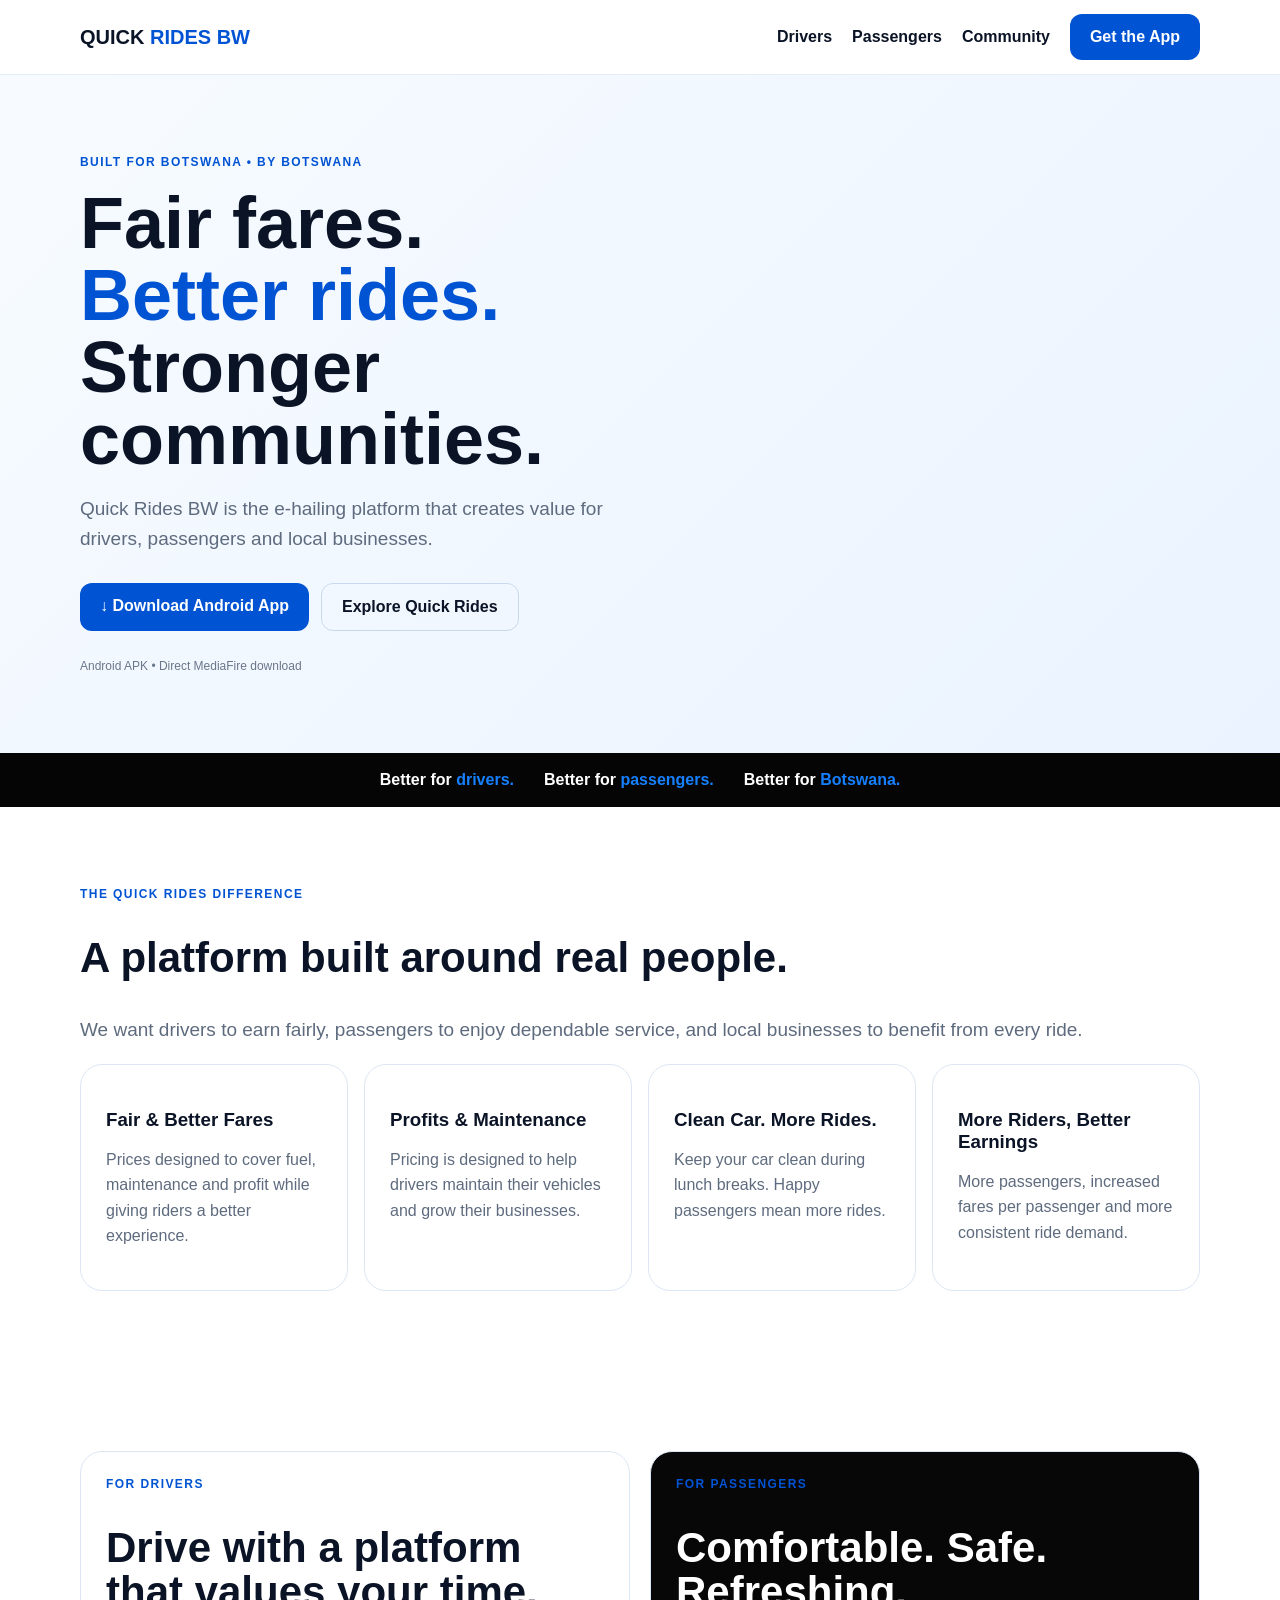
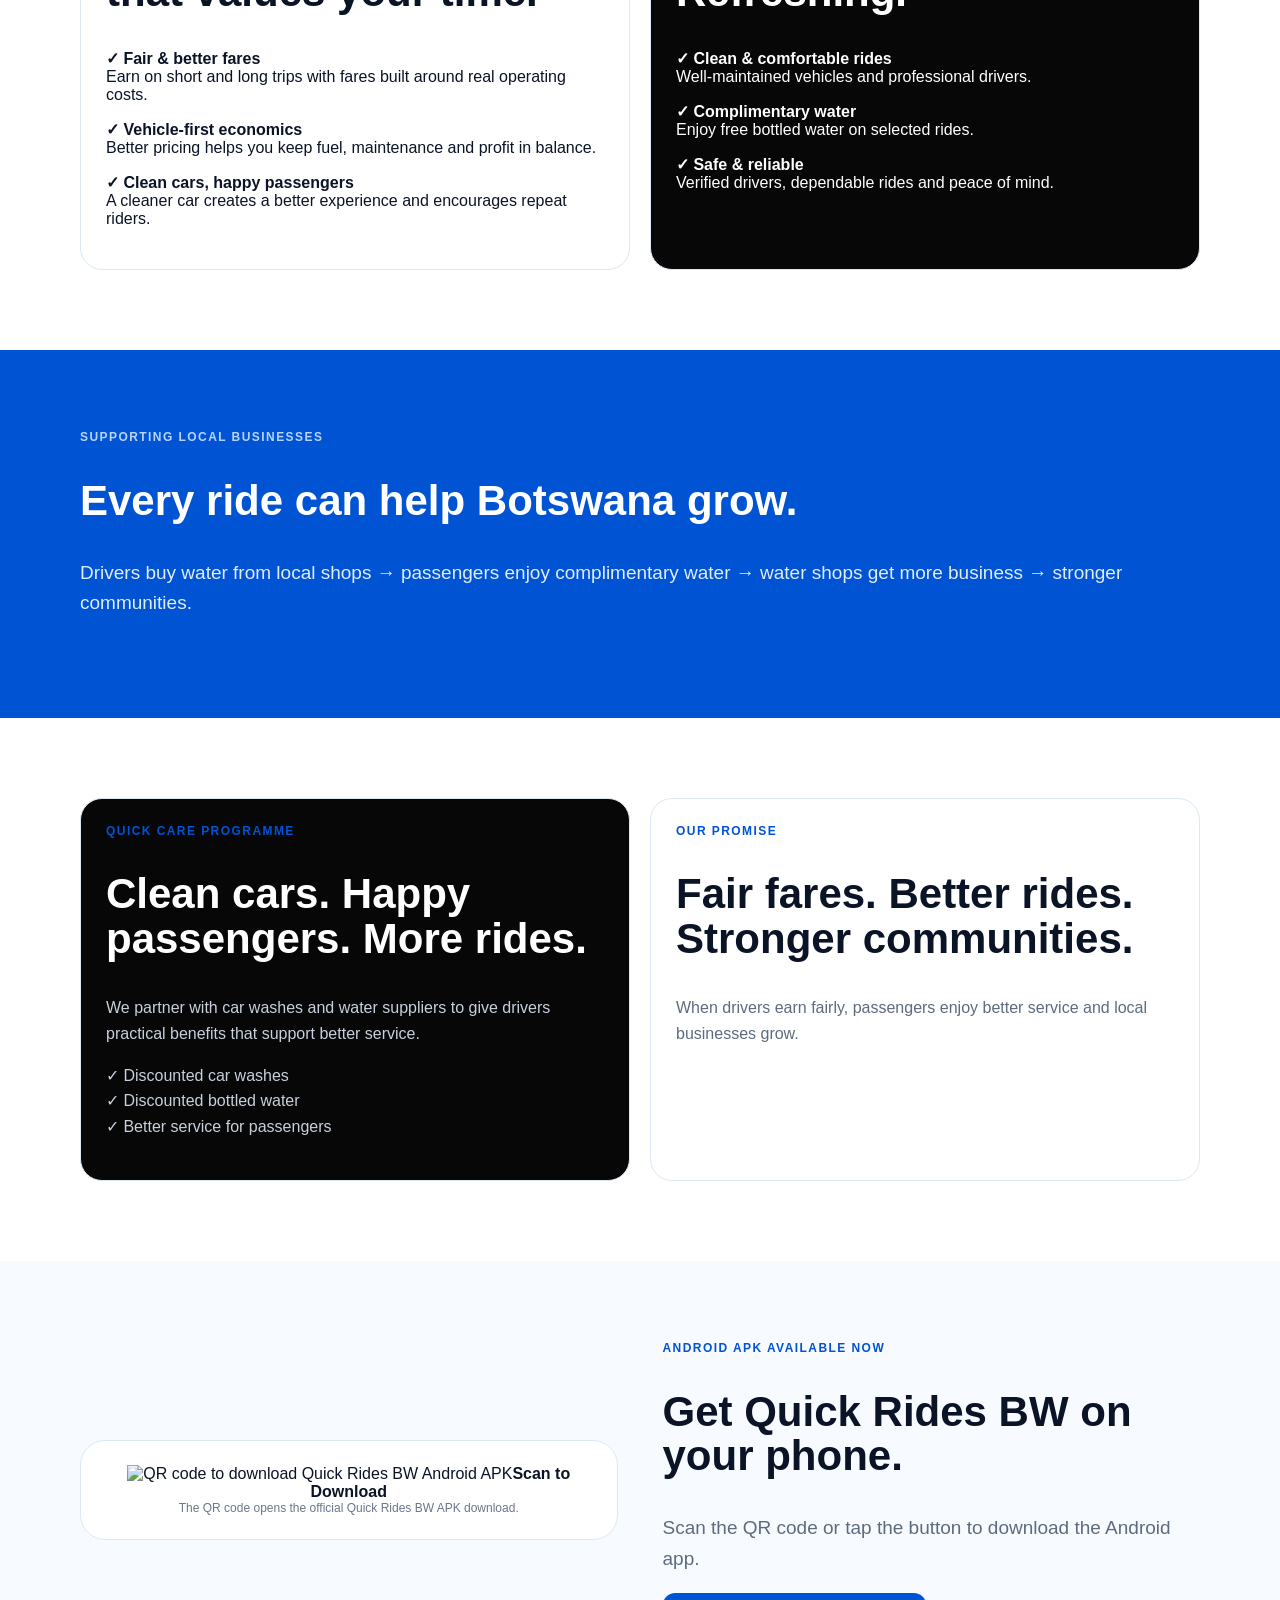
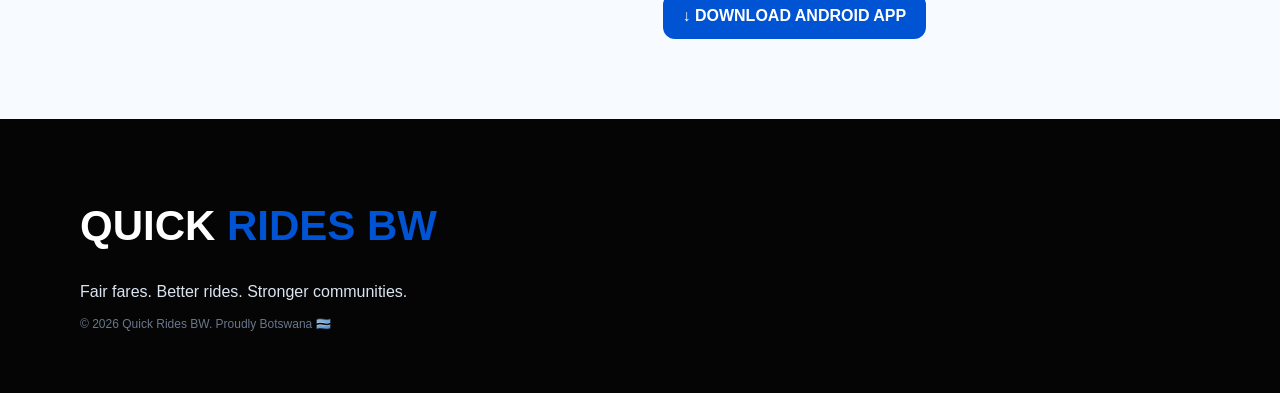
==== index.html @ c693c7c4 "Create Quick Rides BW website with APK download and QR code" ====
<!doctype html>
<html lang="en">
<head>
<meta charset="utf-8">
<meta name="viewport" content="width=device-width, initial-scale=1">
<meta name="theme-color" content="#0053D3">
<meta name="description" content="Quick Rides BW — fair fares, better rides, stronger communities. A Botswana-built e-hailing platform for drivers, passengers and local businesses.">
<title>Quick Rides BW | Fair Fares. Better Rides.</title>
<style>body{margin:0;font-family:Arial,Helvetica,sans-serif;color:#0b1426;background:#fff}a{text-decoration:none;color:inherit}.wrap{max-width:1120px;margin:auto;width:92%}.nav{position:sticky;top:0;background:#fff;border-bottom:1px solid #e5edf8;padding:14px 0;z-index:5}.navin{display:flex;align-items:center;justify-content:space-between}.brand{font-weight:900;font-size:20px}.blue{color:#0053d3}.btn{display:inline-block;padding:14px 20px;border-radius:12px;font-weight:800}.primary{background:#0053d3;color:white}.hero{padding:80px 0;background:linear-gradient(135deg,#f7fbff,#eaf3ff)}.grid{display:grid;grid-template-columns:1fr 1fr;gap:45px;align-items:center}.hero img{width:100%;max-width:520px;border-radius:30px;box-shadow:0 20px 60px #00307820}.eyebrow{color:#0053d3;font-weight:900;text-transform:uppercase;letter-spacing:.12em;font-size:12px}h1{font-size:clamp(44px,6vw,72px);line-height:1;margin:18px 0}h2{font-size:42px;line-height:1.05}.lead{font-size:19px;color:#5e6b7e;line-height:1.6}.actions{display:flex;gap:12px;flex-wrap:wrap;margin:28px 0}.strip{background:#050505;color:#fff;padding:18px;text-align:center;font-weight:900}.strip span{margin:0 15px}.strip b{color:#1680ff}.section{padding:80px 0}.cards{display:grid;grid-template-columns:repeat(4,1fr);gap:16px}.card,.panel{border:1px solid #dce7f5;border-radius:22px;padding:25px;background:white}.card h3{margin-bottom:8px}.card p,.panel p{color:#5e6b7e;line-height:1.6}.split{display:grid;grid-template-columns:1fr 1fr;gap:20px}.dark{background:#070707;color:#fff}.dark p{color:#c7d0dc}.community{background:#0053d3;color:white}.download{background:#f7fbff}.qr{background:white;border-radius:25px;padding:24px;text-align:center;border:1px solid #dce7f5}.qr img{width:min(300px,100%)}.footer{background:#050505;color:#dbe5f2;padding:50px 0}.check{margin:16px 0}.check b{display:block}.note{font-size:12px;color:#6a778a}.navlinks{display:flex;gap:20px;align-items:center;font-weight:700}@media(max-width:850px){.grid,.split{grid-template-columns:1fr}.cards{grid-template-columns:1fr 1fr}.navlinks a:not(.cta){display:none}}@media(max-width:560px){.cards{grid-template-columns:1fr}h1{font-size:44px}.hero{padding:55px 0}.actions .btn{width:100%;text-align:center}}
</style></head>
<body>
<nav class="nav"><div class="wrap navin"><div class="brand">QUICK <span class="blue">RIDES BW</span></div><div class="navlinks"><a href="#drivers">Drivers</a><a href="#passengers">Passengers</a><a href="#community">Community</a><a class="btn primary cta" href="#download">Get the App</a></div></div></nav>
<header class="hero"><div class="wrap grid"><div><div class="eyebrow">Built for Botswana • By Botswana</div><h1>Fair fares.<br><span class="blue">Better rides.</span><br>Stronger communities.</h1><p class="lead">Quick Rides BW is the e-hailing platform that creates value for drivers, passengers and local businesses.</p><div class="actions"><a class="btn primary" href="https://www.mediafire.com/file/sskxwft55l785o4/Quick+Rides+BW.apk/file" target="_blank" rel="noopener">↓ Download Android App</a><a class="btn" style="border:1px solid #c9d9ed" href="#why">Explore Quick Rides</a></div><div class="note">Android APK • Direct MediaFire download</div></div><div><img src="https://raw.githubusercontent.com/wadehuey/Quickridesbw-website/main/quickridesbw-logo.jpg" alt="Quick Rides BW logo" onerror="this.style.display='none'"></div></div></header>
<div class="strip"><span>Better for <b>drivers.</b></span><span>Better for <b>passengers.</b></span><span>Better for <b>Botswana.</b></span></div>
<section class="section" id="why"><div class="wrap"><div class="eyebrow">The Quick Rides difference</div><h2>A platform built around real people.</h2><p class="lead">We want drivers to earn fairly, passengers to enjoy dependable service, and local businesses to benefit from every ride.</p><div class="cards"><article class="card"><h3>Fair & Better Fares</h3><p>Prices designed to cover fuel, maintenance and profit while giving riders a better experience.</p></article><article class="card"><h3>Profits & Maintenance</h3><p>Pricing is designed to help drivers maintain their vehicles and grow their businesses.</p></article><article class="card"><h3>Clean Car. More Rides.</h3><p>Keep your car clean during lunch breaks. Happy passengers mean more rides.</p></article><article class="card"><h3>More Riders, Better Earnings</h3><p>More passengers, increased fares per passenger and more consistent ride demand.</p></article></div></div></section>
<section class="section" id="drivers"><div class="wrap split"><div class="panel"><div class="eyebrow">For drivers</div><h2>Drive with a platform that values your time.</h2><div class="check"><b>✓ Fair & better fares</b><span>Earn on short and long trips with fares built around real operating costs.</span></div><div class="check"><b>✓ Vehicle-first economics</b><span>Better pricing helps you keep fuel, maintenance and profit in balance.</span></div><div class="check"><b>✓ Clean cars, happy passengers</b><span>A cleaner car creates a better experience and encourages repeat riders.</span></div></div><div class="panel dark" id="passengers"><div class="eyebrow">For passengers</div><h2>Comfortable. Safe. Refreshing.</h2><div class="check"><b>✓ Clean & comfortable rides</b><span>Well-maintained vehicles and professional drivers.</span></div><div class="check"><b>✓ Complimentary water</b><span>Enjoy free bottled water on selected rides.</span></div><div class="check"><b>✓ Safe & reliable</b><span>Verified drivers, dependable rides and peace of mind.</span></div></div></div></section>
<section class="section community" id="community"><div class="wrap"><div class="eyebrow" style="color:#b7d5ff">Supporting local businesses</div><h2>Every ride can help Botswana grow.</h2><p class="lead" style="color:#e0ecff">Drivers buy water from local shops → passengers enjoy complimentary water → water shops get more business → stronger communities.</p></div></section>
<section class="section"><div class="wrap split"><div class="panel dark"><div class="eyebrow">Quick Care Programme</div><h2>Clean cars. Happy passengers. More rides.</h2><p>We partner with car washes and water suppliers to give drivers practical benefits that support better service.</p><p>✓ Discounted car washes<br>✓ Discounted bottled water<br>✓ Better service for passengers</p></div><div class="panel"><div class="eyebrow">Our promise</div><h2>Fair fares. Better rides. Stronger communities.</h2><p>When drivers earn fairly, passengers enjoy better service and local businesses grow.</p></div></div></section>
<section class="section download" id="download"><div class="wrap grid"><div class="qr"><img src="https://quickchart.io/qr?text=https%3A%2F%2Fwww.mediafire.com%2Ffile%2Fsskxwft55l785o4%2FQuick%2BRides%2BBW.apk%2Ffile&size=420&margin=4" alt="QR code to download Quick Rides BW Android APK"><b>Scan to Download</b><div class="note">The QR code opens the official Quick Rides BW APK download.</div></div><div><div class="eyebrow">Android APK available now</div><h2>Get Quick Rides BW on your phone.</h2><p class="lead">Scan the QR code or tap the button to download the Android app.</p><a class="btn primary" href="https://www.mediafire.com/file/sskxwft55l785o4/Quick+Rides+BW.apk/file" target="_blank" rel="noopener">↓ DOWNLOAD ANDROID APP</a></div></div></section>
<footer class="footer"><div class="wrap"><h2 style="color:white">QUICK <span class="blue">RIDES BW</span></h2><p>Fair fares. Better rides. Stronger communities.</p><p class="note">© 2026 Quick Rides BW. Proudly Botswana 🇧🇼</p></div></footer>
</body></html>
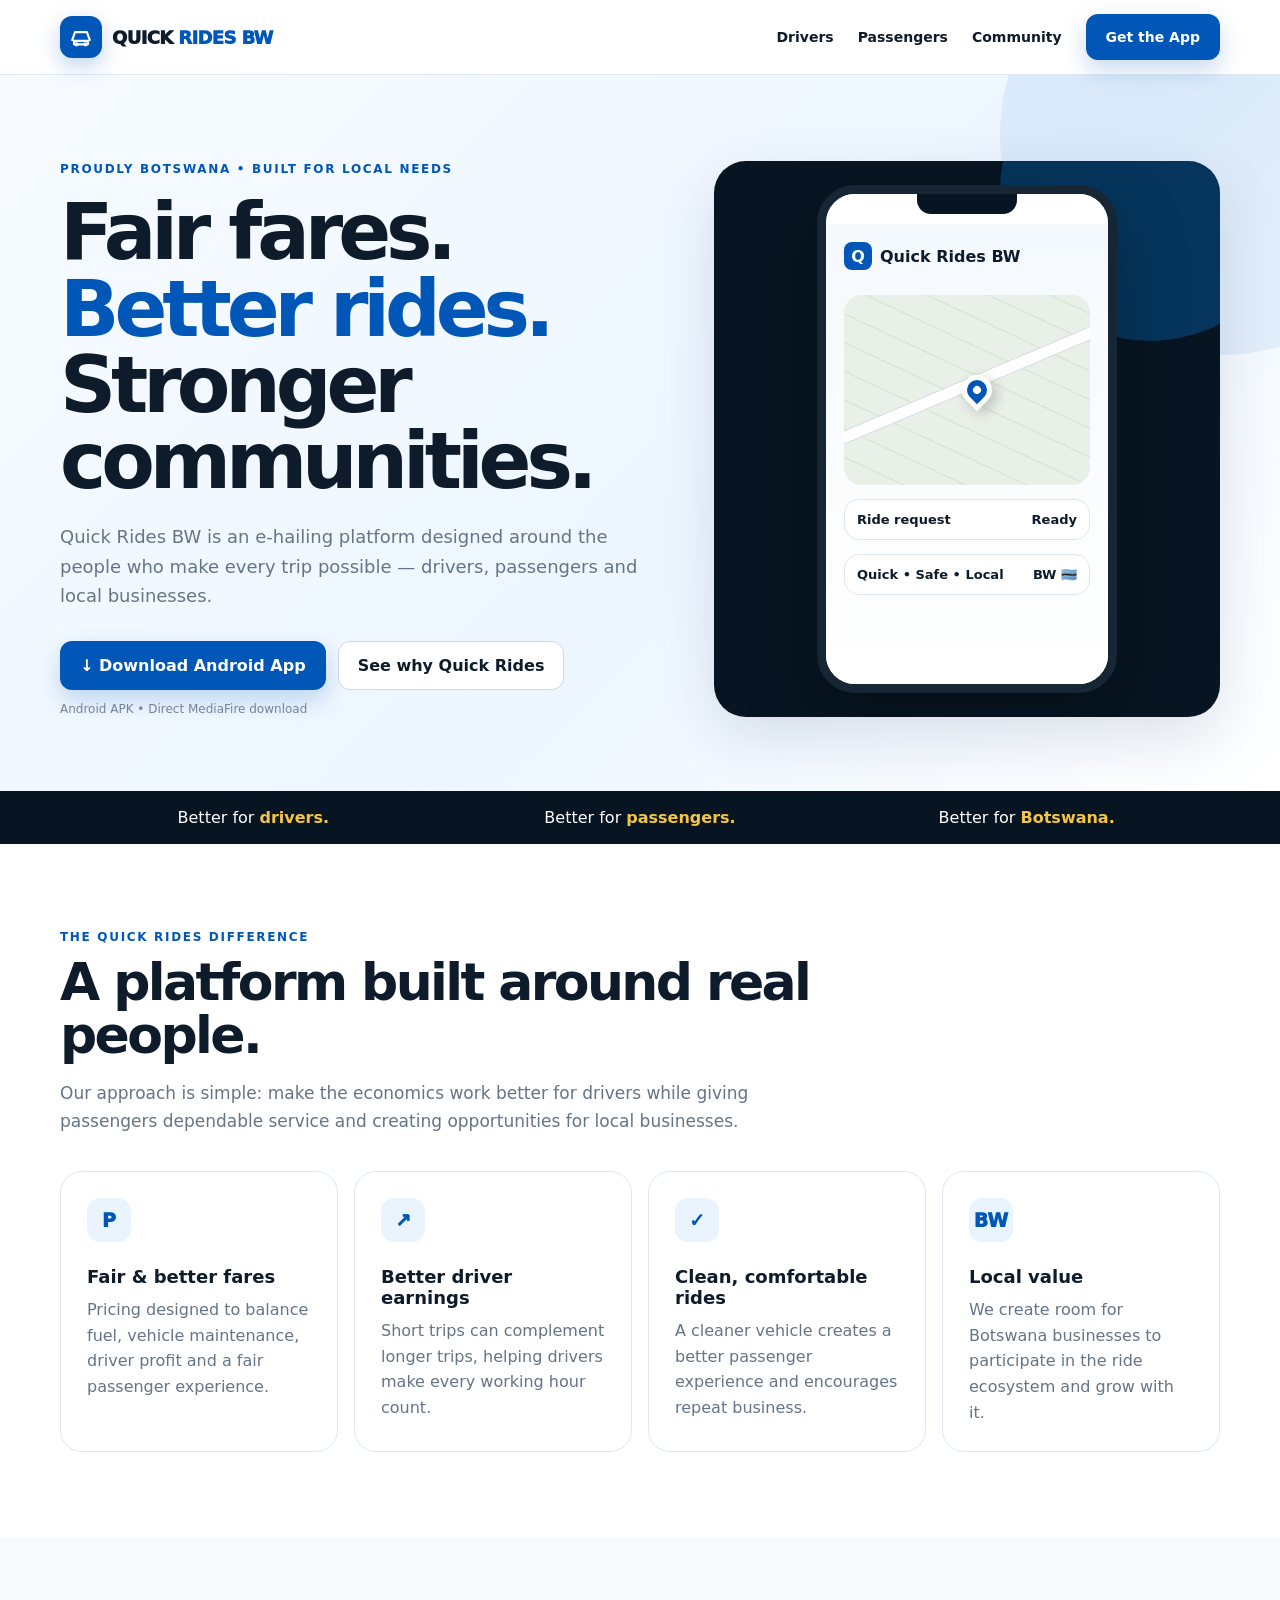
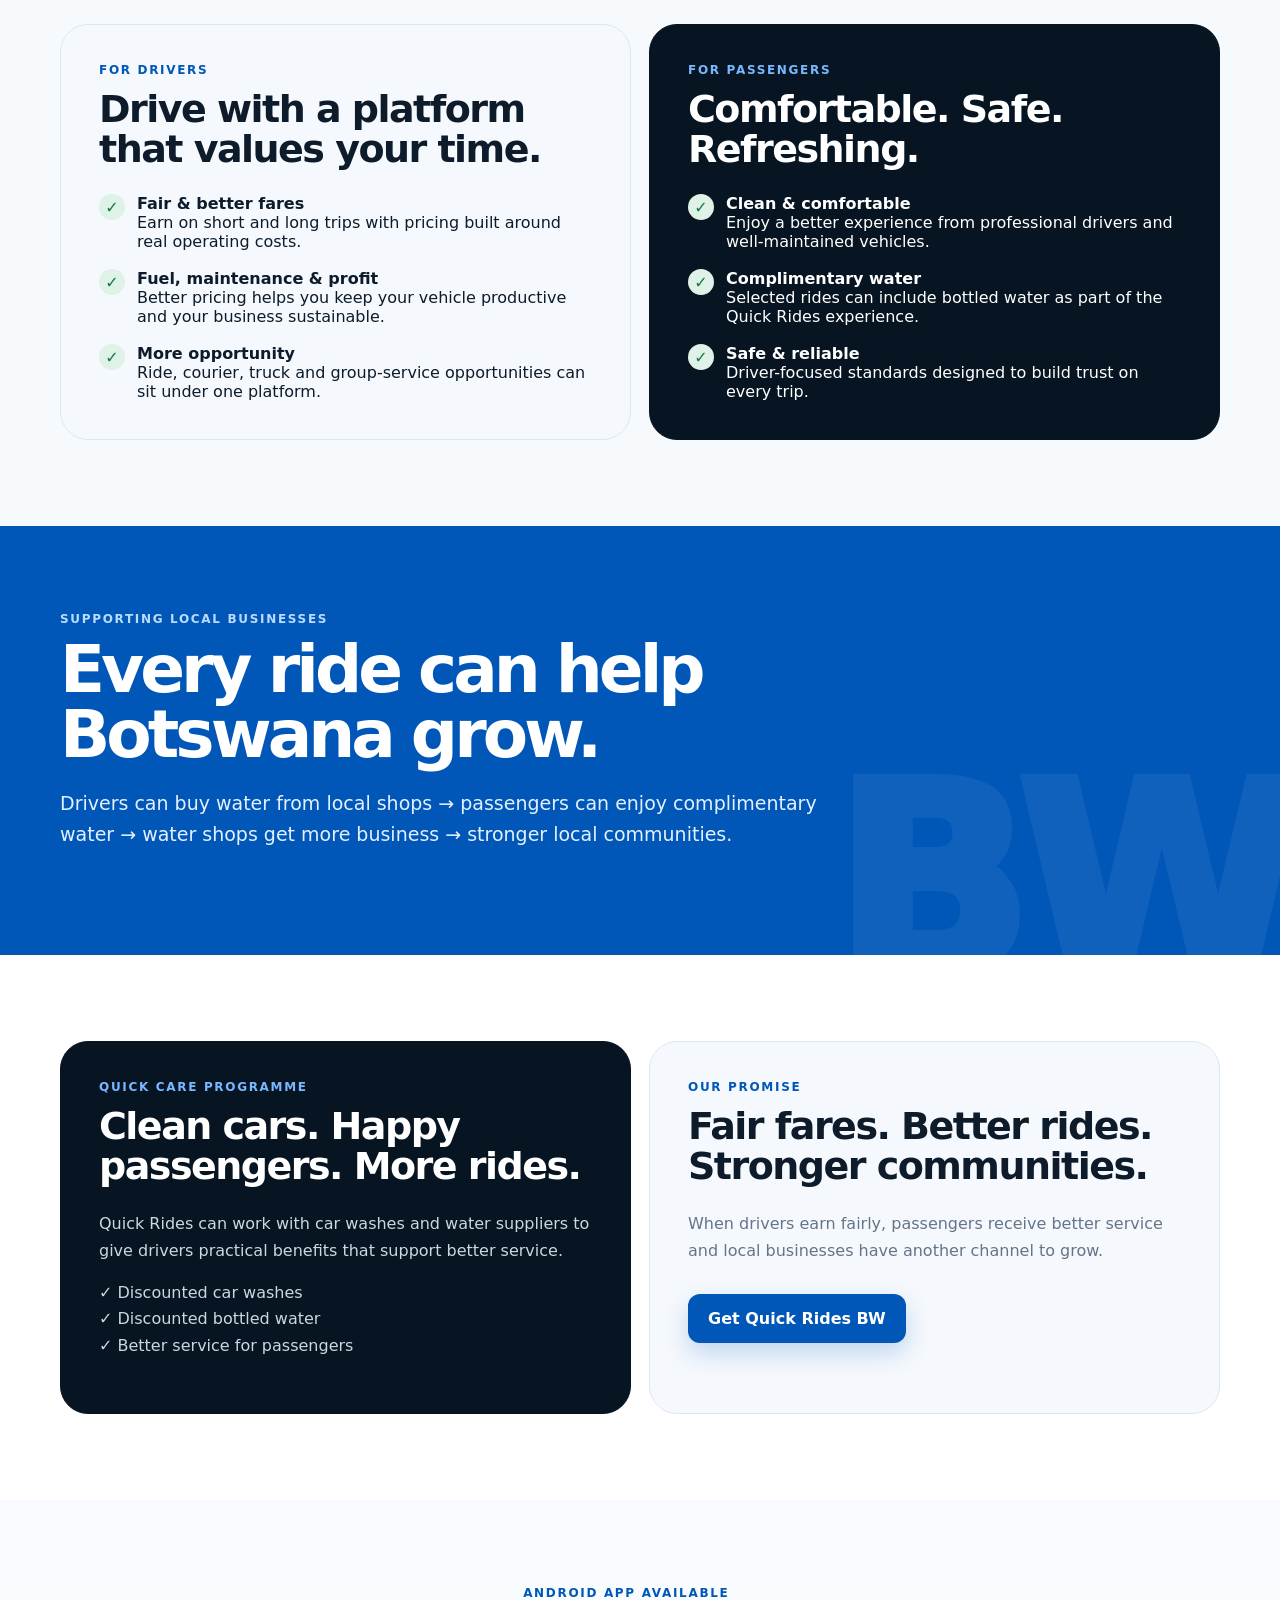
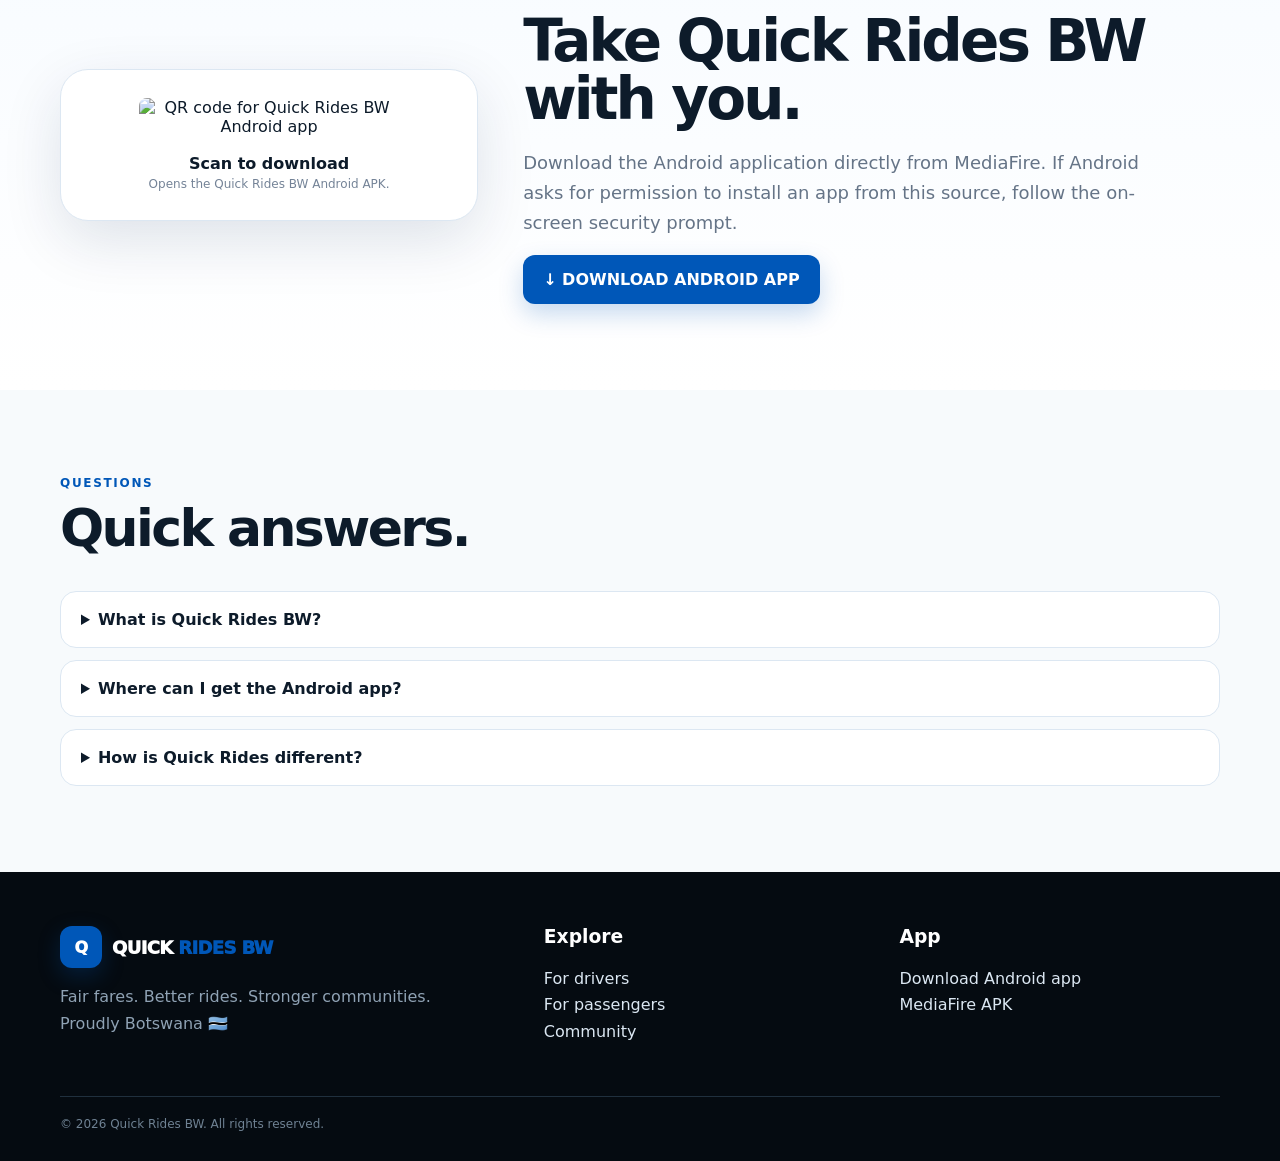
==== commit b8d2e26b: "Redesign Quick Rides BW website with Botswana-first branding and app download" ====
--- a/index.html
+++ b/index.html
@@ -2,20 +2,29 @@
 <html lang="en">
 <head>
 <meta charset="utf-8">
-<meta name="viewport" content="width=device-width, initial-scale=1">
-<meta name="theme-color" content="#0053D3">
-<meta name="description" content="Quick Rides BW — fair fares, better rides, stronger communities. A Botswana-built e-hailing platform for drivers, passengers and local businesses.">
-<title>Quick Rides BW | Fair Fares. Better Rides.</title>
-<style>body{margin:0;font-family:Arial,Helvetica,sans-serif;color:#0b1426;background:#fff}a{text-decoration:none;color:inherit}.wrap{max-width:1120px;margin:auto;width:92%}.nav{position:sticky;top:0;background:#fff;border-bottom:1px solid #e5edf8;padding:14px 0;z-index:5}.navin{display:flex;align-items:center;justify-content:space-between}.brand{font-weight:900;font-size:20px}.blue{color:#0053d3}.btn{display:inline-block;padding:14px 20px;border-radius:12px;font-weight:800}.primary{background:#0053d3;color:white}.hero{padding:80px 0;background:linear-gradient(135deg,#f7fbff,#eaf3ff)}.grid{display:grid;grid-template-columns:1fr 1fr;gap:45px;align-items:center}.hero img{width:100%;max-width:520px;border-radius:30px;box-shadow:0 20px 60px #00307820}.eyebrow{color:#0053d3;font-weight:900;text-transform:uppercase;letter-spacing:.12em;font-size:12px}h1{font-size:clamp(44px,6vw,72px);line-height:1;margin:18px 0}h2{font-size:42px;line-height:1.05}.lead{font-size:19px;color:#5e6b7e;line-height:1.6}.actions{display:flex;gap:12px;flex-wrap:wrap;margin:28px 0}.strip{background:#050505;color:#fff;padding:18px;text-align:center;font-weight:900}.strip span{margin:0 15px}.strip b{color:#1680ff}.section{padding:80px 0}.cards{display:grid;grid-template-columns:repeat(4,1fr);gap:16px}.card,.panel{border:1px solid #dce7f5;border-radius:22px;padding:25px;background:white}.card h3{margin-bottom:8px}.card p,.panel p{color:#5e6b7e;line-height:1.6}.split{display:grid;grid-template-columns:1fr 1fr;gap:20px}.dark{background:#070707;color:#fff}.dark p{color:#c7d0dc}.community{background:#0053d3;color:white}.download{background:#f7fbff}.qr{background:white;border-radius:25px;padding:24px;text-align:center;border:1px solid #dce7f5}.qr img{width:min(300px,100%)}.footer{background:#050505;color:#dbe5f2;padding:50px 0}.check{margin:16px 0}.check b{display:block}.note{font-size:12px;color:#6a778a}.navlinks{display:flex;gap:20px;align-items:center;font-weight:700}@media(max-width:850px){.grid,.split{grid-template-columns:1fr}.cards{grid-template-columns:1fr 1fr}.navlinks a:not(.cta){display:none}}@media(max-width:560px){.cards{grid-template-columns:1fr}h1{font-size:44px}.hero{padding:55px 0}.actions .btn{width:100%;text-align:center}}
-</style></head>
+<meta name="viewport" content="width=device-width,initial-scale=1">
+<meta name="theme-color" content="#0057B8">
+<meta name="description" content="Quick Rides BW — fair fares, better rides, stronger communities. Botswana's driver and passenger-first e-hailing platform.">
+<meta property="og:title" content="Quick Rides BW | Fair fares. Better rides.">
+<meta property="og:description" content="A Botswana-built e-hailing platform designed to create better value for drivers, passengers and local businesses.">
+<title>Quick Rides BW | Fair fares. Better rides.</title>
+<style>
+:root{--blue:#0057b8;--blue2:#0072ce;--deep:#071522;--ink:#0d1b2a;--muted:#657487;--line:#dce7f2;--gold:#f4c542;--white:#fff;--soft:#f5f9fd;--shadow:0 20px 60px rgba(8,37,70,.12)}
+*{box-sizing:border-box}html{scroll-behavior:smooth}body{margin:0;font-family:Inter,ui-sans-serif,system-ui,-apple-system,BlinkMacSystemFont,"Segoe UI",sans-serif;color:var(--ink);background:#fff}a{text-decoration:none;color:inherit}.wrap{width:min(1160px,92%);margin:auto}.nav{position:sticky;top:0;z-index:50;background:rgba(255,255,255,.94);backdrop-filter:blur(16px);border-bottom:1px solid rgba(220,231,242,.9)}.navin{height:74px;display:flex;align-items:center;justify-content:space-between}.brand{display:flex;align-items:center;gap:10px;font-weight:950;letter-spacing:-.04em}.mark{width:42px;height:42px;border-radius:12px;background:var(--blue);display:grid;place-items:center;color:#fff;box-shadow:0 8px 22px rgba(0,87,184,.25)}.mark svg{width:28px}.brandtext{font-size:18px}.brandtext span{color:var(--blue)}.navlinks{display:flex;gap:24px;align-items:center;font-size:14px;font-weight:750}.navlinks a:hover{color:var(--blue)}.btn{display:inline-flex;align-items:center;justify-content:center;gap:9px;padding:14px 19px;border-radius:12px;font-weight:850;border:1px solid transparent;transition:.2s ease}.btn:hover{transform:translateY(-2px)}.primary{background:var(--blue);color:#fff;box-shadow:0 10px 25px rgba(0,87,184,.22)}.outline{border-color:#c9d9e8;background:#fff}.hero{position:relative;overflow:hidden;background:linear-gradient(135deg,#f7fbff 0%,#edf6ff 58%,#fff 100%);padding:86px 0 74px}.hero:after{content:"";position:absolute;width:440px;height:440px;border-radius:50%;background:rgba(0,87,184,.08);right:-160px;top:-160px}.hero-grid{position:relative;z-index:1;display:grid;grid-template-columns:1.08fr .92fr;gap:60px;align-items:center}.eyebrow{font-size:12px;text-transform:uppercase;letter-spacing:.14em;font-weight:900;color:var(--blue)}h1{font-size:clamp(48px,7vw,78px);line-height:.98;letter-spacing:-.065em;margin:18px 0 22px;max-width:720px}h1 em{font-style:normal;color:var(--blue)}.lead{font-size:18px;line-height:1.65;color:var(--muted);max-width:650px}.actions{display:flex;gap:12px;flex-wrap:wrap;margin:30px 0 12px}.small{font-size:12px;color:#748397}.visual{min-height:470px;border-radius:32px;background:var(--deep);padding:24px;box-shadow:var(--shadow);display:flex;align-items:center;justify-content:center;position:relative;overflow:hidden}.visual:before{content:"";position:absolute;width:300px;height:300px;border-radius:50%;background:rgba(0,114,206,.34);top:-120px;right:-80px}.phone{position:relative;width:min(300px,75%);border:9px solid #172635;border-radius:38px;background:#fff;box-shadow:0 30px 70px rgba(0,0,0,.28);overflow:hidden}.phone-top{height:30px;background:#fff;position:relative}.island{width:100px;height:20px;border-radius:0 0 14px 14px;background:#071522;margin:auto}.app{padding:18px;background:linear-gradient(#f4f9fd,#fff);min-height:460px}.app-logo{display:flex;align-items:center;gap:8px;font-weight:900;margin-bottom:25px}.app-logo .dot{width:28px;height:28px;border-radius:8px;background:var(--blue);display:grid;place-items:center;color:#fff}.map{height:190px;border-radius:18px;background:repeating-linear-gradient(25deg,#e8f0e7 0,#e8f0e7 24px,#d9e7d7 25px,#d9e7d7 26px);position:relative;overflow:hidden}.road{position:absolute;height:11px;width:130%;background:#fff;transform:rotate(-23deg);top:82px;left:-30px;box-shadow:0 0 0 1px #d8dee3}.pin{position:absolute;left:48%;top:42%;width:30px;height:30px;background:var(--blue);border:5px solid #fff;border-radius:50% 50% 50% 0;transform:rotate(-45deg);box-shadow:0 6px 14px #0003}.pin:after{content:"";position:absolute;width:8px;height:8px;border-radius:50%;background:#fff;left:6px;top:6px}.fare{margin-top:14px;background:#fff;border:1px solid var(--line);border-radius:15px;padding:12px;display:flex;justify-content:space-between;font-size:13px;font-weight:800}.strip{background:var(--deep);color:#fff}.stripin{display:grid;grid-template-columns:repeat(3,1fr);padding:17px 0;text-align:center}.strip strong{color:var(--gold)}section{padding:86px 0}.section-head{max-width:760px;margin-bottom:36px}.section-head h2{font-size:clamp(34px,5vw,52px);letter-spacing:-.05em;line-height:1.02;margin:12px 0}.section-head p{color:var(--muted);font-size:17px;line-height:1.65}.cards{display:grid;grid-template-columns:repeat(4,1fr);gap:16px}.card{border:1px solid var(--line);border-radius:22px;padding:26px;background:#fff;transition:.2s}.card:hover{transform:translateY(-5px);box-shadow:var(--shadow)}.icon{width:44px;height:44px;border-radius:13px;background:#eaf4ff;color:var(--blue);display:grid;place-items:center;font-weight:950;font-size:19px;margin-bottom:24px}.card h3{font-size:18px;margin:0 0 10px}.card p{color:var(--muted);line-height:1.6;margin:0}.split{display:grid;grid-template-columns:1fr 1fr;gap:18px}.panel{border-radius:28px;padding:38px;border:1px solid var(--line);background:var(--soft)}.panel.dark{background:var(--deep);color:#fff;border-color:var(--deep)}.panel h2{font-size:38px;line-height:1.04;letter-spacing:-.04em;margin:13px 0 25px}.panel p,.panel li{line-height:1.65;color:var(--muted)}.panel.dark p,.panel.dark li{color:#cbd7e2}.checks{display:grid;gap:18px}.check{display:flex;gap:12px}.tick{flex:0 0 26px;height:26px;border-radius:50%;display:grid;place-items:center;background:#dff2e7;color:#147a43;font-weight:900}.community{background:var(--blue);color:#fff;position:relative;overflow:hidden}.community .wrap{position:relative;z-index:1}.community:after{content:"BW";position:absolute;right:-20px;bottom:-80px;font-size:260px;font-weight:950;color:rgba(255,255,255,.06)}.community h2{font-size:clamp(40px,6vw,66px);letter-spacing:-.06em;max-width:850px;line-height:.98;margin:12px 0 20px}.community p{font-size:19px;line-height:1.65;color:#e3f0ff;max-width:780px}.download{background:linear-gradient(180deg,#f7fbff,#fff)}.download-grid{display:grid;grid-template-columns:.75fr 1.25fr;gap:45px;align-items:center}.qrbox{background:#fff;border:1px solid var(--line);border-radius:28px;padding:28px;text-align:center;box-shadow:var(--shadow)}.qrbox img{width:min(260px,100%);display:block;margin:auto;border-radius:8px}.qrbox b{display:block;margin-top:18px}.download h2{font-size:clamp(38px,5vw,58px);line-height:1;letter-spacing:-.05em;margin:12px 0 20px}.faq{display:grid;gap:12px}.faq details{border:1px solid var(--line);border-radius:16px;padding:18px 20px;background:#fff}.faq summary{cursor:pointer;font-weight:800}.faq p{color:var(--muted);line-height:1.6}.footer{background:#050b11;color:#dbe7f2;padding:54px 0 30px}.footergrid{display:grid;grid-template-columns:1.4fr 1fr 1fr;gap:35px}.footer h3{color:#fff;margin-top:0}.footer p{color:#8fa2b4;line-height:1.65}.footer a{color:#dbe7f2}.copyright{border-top:1px solid #20303e;margin-top:35px;padding-top:20px;color:#6f8293;font-size:12px}@media(max-width:900px){.hero-grid,.download-grid,.split{grid-template-columns:1fr}.cards{grid-template-columns:1fr 1fr}.visual{min-height:420px}.footergrid{grid-template-columns:1fr 1fr}}@media(max-width:620px){.navlinks a:not(.cta){display:none}.navin{height:66px}.hero{padding:58px 0}.cards,.stripin{grid-template-columns:1fr}.stripin{gap:10px}.stripin div{padding:7px}.actions .btn{width:100%}.visual{min-height:390px;padding:18px}.phone{width:245px}.footergrid{grid-template-columns:1fr}section{padding:65px 0}}
+</style>
+</head>
 <body>
-<nav class="nav"><div class="wrap navin"><div class="brand">QUICK <span class="blue">RIDES BW</span></div><div class="navlinks"><a href="#drivers">Drivers</a><a href="#passengers">Passengers</a><a href="#community">Community</a><a class="btn primary cta" href="#download">Get the App</a></div></div></nav>
-<header class="hero"><div class="wrap grid"><div><div class="eyebrow">Built for Botswana • By Botswana</div><h1>Fair fares.<br><span class="blue">Better rides.</span><br>Stronger communities.</h1><p class="lead">Quick Rides BW is the e-hailing platform that creates value for drivers, passengers and local businesses.</p><div class="actions"><a class="btn primary" href="https://www.mediafire.com/file/sskxwft55l785o4/Quick+Rides+BW.apk/file" target="_blank" rel="noopener">↓ Download Android App</a><a class="btn" style="border:1px solid #c9d9ed" href="#why">Explore Quick Rides</a></div><div class="note">Android APK • Direct MediaFire download</div></div><div><img src="https://raw.githubusercontent.com/wadehuey/Quickridesbw-website/main/quickridesbw-logo.jpg" alt="Quick Rides BW logo" onerror="this.style.display='none'"></div></div></header>
-<div class="strip"><span>Better for <b>drivers.</b></span><span>Better for <b>passengers.</b></span><span>Better for <b>Botswana.</b></span></div>
-<section class="section" id="why"><div class="wrap"><div class="eyebrow">The Quick Rides difference</div><h2>A platform built around real people.</h2><p class="lead">We want drivers to earn fairly, passengers to enjoy dependable service, and local businesses to benefit from every ride.</p><div class="cards"><article class="card"><h3>Fair & Better Fares</h3><p>Prices designed to cover fuel, maintenance and profit while giving riders a better experience.</p></article><article class="card"><h3>Profits & Maintenance</h3><p>Pricing is designed to help drivers maintain their vehicles and grow their businesses.</p></article><article class="card"><h3>Clean Car. More Rides.</h3><p>Keep your car clean during lunch breaks. Happy passengers mean more rides.</p></article><article class="card"><h3>More Riders, Better Earnings</h3><p>More passengers, increased fares per passenger and more consistent ride demand.</p></article></div></div></section>
-<section class="section" id="drivers"><div class="wrap split"><div class="panel"><div class="eyebrow">For drivers</div><h2>Drive with a platform that values your time.</h2><div class="check"><b>✓ Fair & better fares</b><span>Earn on short and long trips with fares built around real operating costs.</span></div><div class="check"><b>✓ Vehicle-first economics</b><span>Better pricing helps you keep fuel, maintenance and profit in balance.</span></div><div class="check"><b>✓ Clean cars, happy passengers</b><span>A cleaner car creates a better experience and encourages repeat riders.</span></div></div><div class="panel dark" id="passengers"><div class="eyebrow">For passengers</div><h2>Comfortable. Safe. Refreshing.</h2><div class="check"><b>✓ Clean & comfortable rides</b><span>Well-maintained vehicles and professional drivers.</span></div><div class="check"><b>✓ Complimentary water</b><span>Enjoy free bottled water on selected rides.</span></div><div class="check"><b>✓ Safe & reliable</b><span>Verified drivers, dependable rides and peace of mind.</span></div></div></div></section>
-<section class="section community" id="community"><div class="wrap"><div class="eyebrow" style="color:#b7d5ff">Supporting local businesses</div><h2>Every ride can help Botswana grow.</h2><p class="lead" style="color:#e0ecff">Drivers buy water from local shops → passengers enjoy complimentary water → water shops get more business → stronger communities.</p></div></section>
-<section class="section"><div class="wrap split"><div class="panel dark"><div class="eyebrow">Quick Care Programme</div><h2>Clean cars. Happy passengers. More rides.</h2><p>We partner with car washes and water suppliers to give drivers practical benefits that support better service.</p><p>✓ Discounted car washes<br>✓ Discounted bottled water<br>✓ Better service for passengers</p></div><div class="panel"><div class="eyebrow">Our promise</div><h2>Fair fares. Better rides. Stronger communities.</h2><p>When drivers earn fairly, passengers enjoy better service and local businesses grow.</p></div></div></section>
-<section class="section download" id="download"><div class="wrap grid"><div class="qr"><img src="https://quickchart.io/qr?text=https%3A%2F%2Fwww.mediafire.com%2Ffile%2Fsskxwft55l785o4%2FQuick%2BRides%2BBW.apk%2Ffile&size=420&margin=4" alt="QR code to download Quick Rides BW Android APK"><b>Scan to Download</b><div class="note">The QR code opens the official Quick Rides BW APK download.</div></div><div><div class="eyebrow">Android APK available now</div><h2>Get Quick Rides BW on your phone.</h2><p class="lead">Scan the QR code or tap the button to download the Android app.</p><a class="btn primary" href="https://www.mediafire.com/file/sskxwft55l785o4/Quick+Rides+BW.apk/file" target="_blank" rel="noopener">↓ DOWNLOAD ANDROID APP</a></div></div></section>
-<footer class="footer"><div class="wrap"><h2 style="color:white">QUICK <span class="blue">RIDES BW</span></h2><p>Fair fares. Better rides. Stronger communities.</p><p class="note">© 2026 Quick Rides BW. Proudly Botswana 🇧🇼</p></div></footer>
-</body></html>+<nav class="nav"><div class="wrap navin"><a class="brand" href="#top" aria-label="Quick Rides BW home"><span class="mark"><svg viewBox="0 0 40 40" fill="none"><path d="M7 25.5 11.5 13h17L33 25.5M10 25.5h20v5H10z" stroke="currentColor" stroke-width="3" stroke-linejoin="round"/><circle cx="13.5" cy="30.5" r="3" fill="currentColor"/><circle cx="26.5" cy="30.5" r="3" fill="currentColor"/></svg></span><span class="brandtext">QUICK <span>RIDES BW</span></span></a><div class="navlinks"><a href="#drivers">Drivers</a><a href="#passengers">Passengers</a><a href="#community">Community</a><a class="btn primary cta" href="#download">Get the App</a></div></div></nav>
+<main id="top">
+<header class="hero"><div class="wrap hero-grid"><div><div class="eyebrow">Proudly Botswana • Built for local needs</div><h1>Fair fares.<br><em>Better rides.</em><br>Stronger communities.</h1><p class="lead">Quick Rides BW is an e-hailing platform designed around the people who make every trip possible — drivers, passengers and local businesses.</p><div class="actions"><a class="btn primary" href="https://www.mediafire.com/file/sskxwft55l785o4/Quick+Rides+BW.apk/file" target="_blank" rel="noopener">↓ Download Android App</a><a class="btn outline" href="#why">See why Quick Rides</a></div><div class="small">Android APK • Direct MediaFire download</div></div><div class="visual" aria-label="Quick Rides app preview"><div class="phone"><div class="phone-top"><div class="island"></div></div><div class="app"><div class="app-logo"><span class="dot">Q</span> Quick Rides BW</div><div class="map"><div class="road"></div><div class="pin"></div></div><div class="fare"><span>Ride request</span><span>Ready</span></div><div class="fare"><span>Quick • Safe • Local</span><span>BW 🇧🇼</span></div></div></div></div></div></header>
+<div class="strip"><div class="wrap stripin"><div>Better for <strong>drivers.</strong></div><div>Better for <strong>passengers.</strong></div><div>Better for <strong>Botswana.</strong></div></div></div>
+<section id="why"><div class="wrap"><div class="section-head"><div class="eyebrow">The Quick Rides difference</div><h2>A platform built around real people.</h2><p>Our approach is simple: make the economics work better for drivers while giving passengers dependable service and creating opportunities for local businesses.</p></div><div class="cards"><article class="card"><div class="icon">P</div><h3>Fair & better fares</h3><p>Pricing designed to balance fuel, vehicle maintenance, driver profit and a fair passenger experience.</p></article><article class="card"><div class="icon">↗</div><h3>Better driver earnings</h3><p>Short trips can complement longer trips, helping drivers make every working hour count.</p></article><article class="card"><div class="icon">✓</div><h3>Clean, comfortable rides</h3><p>A cleaner vehicle creates a better passenger experience and encourages repeat business.</p></article><article class="card"><div class="icon">BW</div><h3>Local value</h3><p>We create room for Botswana businesses to participate in the ride ecosystem and grow with it.</p></article></div></div></section>
+<section id="drivers" style="background:#f7fafc"><div class="wrap split"><div class="panel"><div class="eyebrow">For drivers</div><h2>Drive with a platform that values your time.</h2><div class="checks"><div class="check"><span class="tick">✓</span><div><b>Fair & better fares</b><br>Earn on short and long trips with pricing built around real operating costs.</div></div><div class="check"><span class="tick">✓</span><div><b>Fuel, maintenance & profit</b><br>Better pricing helps you keep your vehicle productive and your business sustainable.</div></div><div class="check"><span class="tick">✓</span><div><b>More opportunity</b><br>Ride, courier, truck and group-service opportunities can sit under one platform.</div></div></div></div><div class="panel dark" id="passengers"><div class="eyebrow" style="color:#79b8ff">For passengers</div><h2>Comfortable. Safe. Refreshing.</h2><div class="checks"><div class="check"><span class="tick">✓</span><div><b>Clean & comfortable</b><br>Enjoy a better experience from professional drivers and well-maintained vehicles.</div></div><div class="check"><span class="tick">✓</span><div><b>Complimentary water</b><br>Selected rides can include bottled water as part of the Quick Rides experience.</div></div><div class="check"><span class="tick">✓</span><div><b>Safe & reliable</b><br>Driver-focused standards designed to build trust on every trip.</div></div></div></div></div></section>
+<section class="community" id="community"><div class="wrap"><div class="eyebrow" style="color:#b9dcff">Supporting local businesses</div><h2>Every ride can help Botswana grow.</h2><p>Drivers can buy water from local shops → passengers can enjoy complimentary water → water shops get more business → stronger local communities.</p></div></section>
+<section><div class="wrap split"><div class="panel dark"><div class="eyebrow" style="color:#79b8ff">Quick Care Programme</div><h2>Clean cars. Happy passengers. More rides.</h2><p>Quick Rides can work with car washes and water suppliers to give drivers practical benefits that support better service.</p><p>✓ Discounted car washes<br>✓ Discounted bottled water<br>✓ Better service for passengers</p></div><div class="panel"><div class="eyebrow">Our promise</div><h2>Fair fares. Better rides. Stronger communities.</h2><p>When drivers earn fairly, passengers receive better service and local businesses have another channel to grow.</p><div class="actions"><a class="btn primary" href="#download">Get Quick Rides BW</a></div></div></div></section>
+<section class="download" id="download"><div class="wrap download-grid"><div class="qrbox"><img src="https://quickchart.io/qr?text=https%3A%2F%2Fwww.mediafire.com%2Ffile%2Fsskxwft55l785o4%2FQuick%2BRides%2BBW.apk%2Ffile&size=420&margin=4" alt="QR code for Quick Rides BW Android app"><b>Scan to download</b><span class="small">Opens the Quick Rides BW Android APK.</span></div><div><div class="eyebrow">Android app available</div><h2>Take Quick Rides BW with you.</h2><p class="lead">Download the Android application directly from MediaFire. If Android asks for permission to install an app from this source, follow the on-screen security prompt.</p><a class="btn primary" href="https://www.mediafire.com/file/sskxwft55l785o4/Quick+Rides+BW.apk/file" target="_blank" rel="noopener">↓ DOWNLOAD ANDROID APP</a></div></div></section>
+<section style="background:#f7fafc"><div class="wrap"><div class="section-head"><div class="eyebrow">Questions</div><h2>Quick answers.</h2></div><div class="faq"><details><summary>What is Quick Rides BW?</summary><p>Quick Rides BW is a Botswana-focused e-hailing platform connecting passengers and drivers while creating opportunities for local businesses.</p></details><details><summary>Where can I get the Android app?</summary><p>Use the download button or QR code above. The Android APK is hosted on MediaFire.</p></details><details><summary>How is Quick Rides different?</summary><p>The platform is built around fairer driver economics, better passenger service and stronger participation from local businesses.</p></details></div></div></section>
+</main>
+<footer class="footer"><div class="wrap"><div class="footergrid"><div><div class="brand"><span class="mark"><span>Q</span></span><span class="brandtext" style="color:#fff">QUICK <span>RIDES BW</span></span></div><p>Fair fares. Better rides. Stronger communities.<br>Proudly Botswana 🇧🇼</p></div><div><h3>Explore</h3><p><a href="#drivers">For drivers</a><br><a href="#passengers">For passengers</a><br><a href="#community">Community</a></p></div><div><h3>App</h3><p><a href="#download">Download Android app</a><br><a href="https://www.mediafire.com/file/sskxwft55l785o4/Quick+Rides+BW.apk/file" target="_blank" rel="noopener">MediaFire APK</a></p></div></div><div class="copyright">© 2026 Quick Rides BW. All rights reserved.</div></div></footer>
+</body>
+</html>
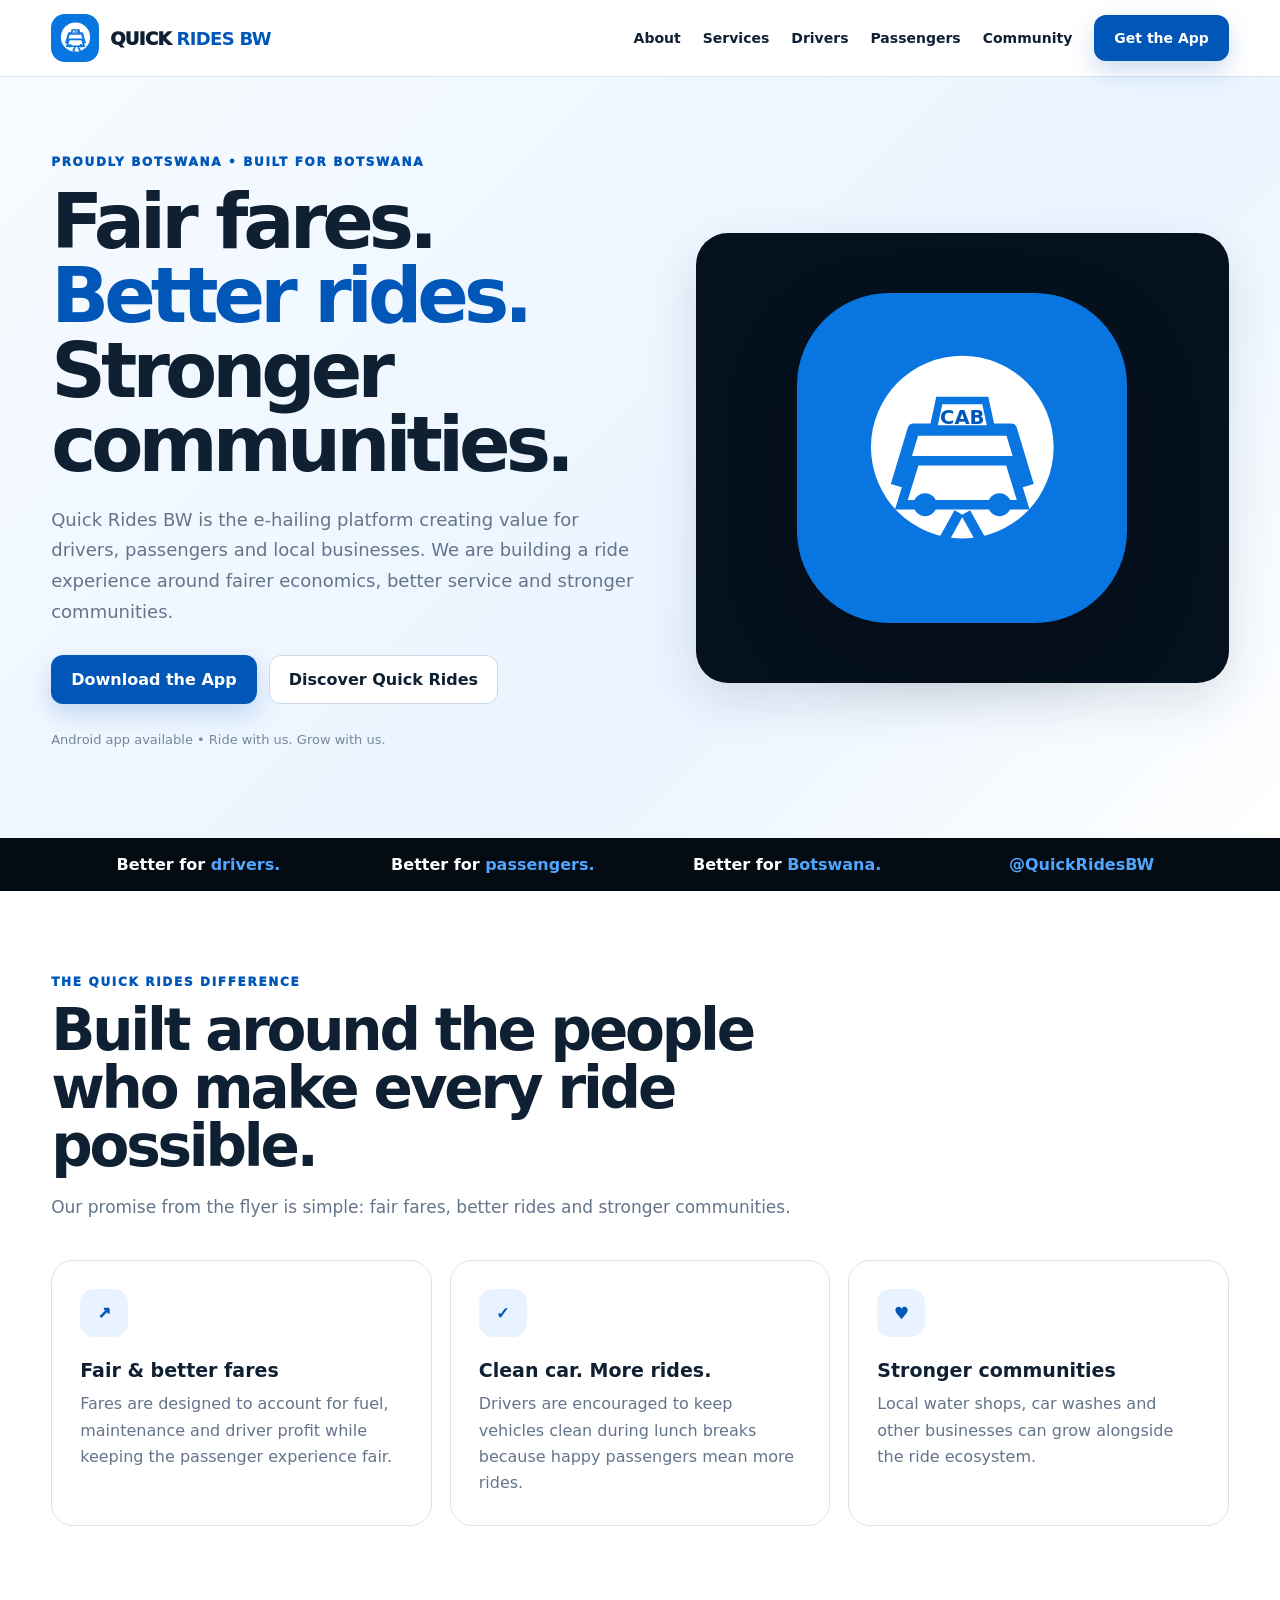
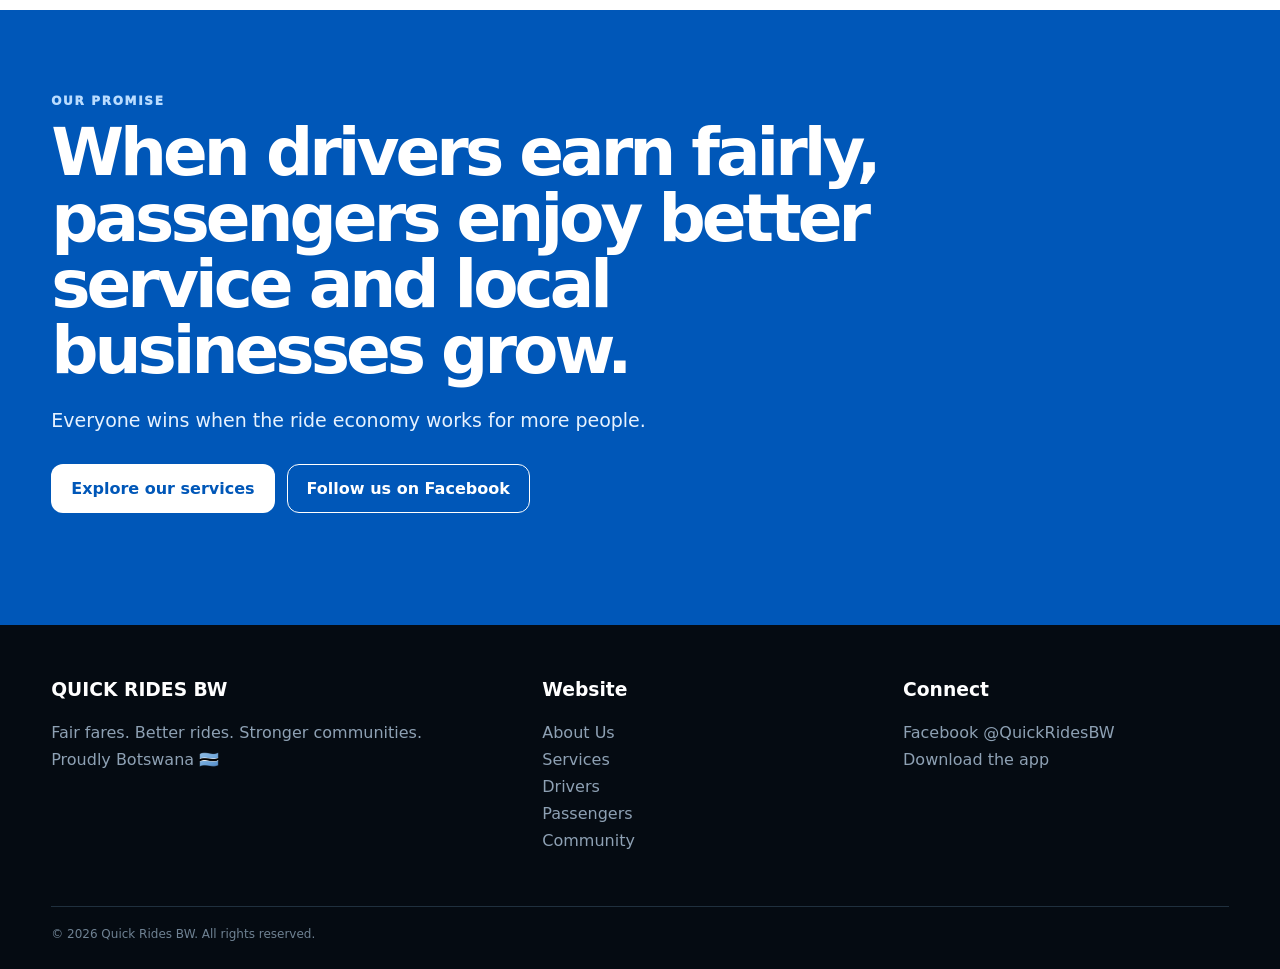
==== commit e23546a2: "Redesign Quick Rides BW website with flyer branding and multi-page navigation" ====
--- a/index.html
+++ b/index.html
@@ -1,30 +1 @@
-<!doctype html>
-<html lang="en">
-<head>
-<meta charset="utf-8">
-<meta name="viewport" content="width=device-width,initial-scale=1">
-<meta name="theme-color" content="#0057B8">
-<meta name="description" content="Quick Rides BW — fair fares, better rides, stronger communities. Botswana's driver and passenger-first e-hailing platform.">
-<meta property="og:title" content="Quick Rides BW | Fair fares. Better rides.">
-<meta property="og:description" content="A Botswana-built e-hailing platform designed to create better value for drivers, passengers and local businesses.">
-<title>Quick Rides BW | Fair fares. Better rides.</title>
-<style>
-:root{--blue:#0057b8;--blue2:#0072ce;--deep:#071522;--ink:#0d1b2a;--muted:#657487;--line:#dce7f2;--gold:#f4c542;--white:#fff;--soft:#f5f9fd;--shadow:0 20px 60px rgba(8,37,70,.12)}
-*{box-sizing:border-box}html{scroll-behavior:smooth}body{margin:0;font-family:Inter,ui-sans-serif,system-ui,-apple-system,BlinkMacSystemFont,"Segoe UI",sans-serif;color:var(--ink);background:#fff}a{text-decoration:none;color:inherit}.wrap{width:min(1160px,92%);margin:auto}.nav{position:sticky;top:0;z-index:50;background:rgba(255,255,255,.94);backdrop-filter:blur(16px);border-bottom:1px solid rgba(220,231,242,.9)}.navin{height:74px;display:flex;align-items:center;justify-content:space-between}.brand{display:flex;align-items:center;gap:10px;font-weight:950;letter-spacing:-.04em}.mark{width:42px;height:42px;border-radius:12px;background:var(--blue);display:grid;place-items:center;color:#fff;box-shadow:0 8px 22px rgba(0,87,184,.25)}.mark svg{width:28px}.brandtext{font-size:18px}.brandtext span{color:var(--blue)}.navlinks{display:flex;gap:24px;align-items:center;font-size:14px;font-weight:750}.navlinks a:hover{color:var(--blue)}.btn{display:inline-flex;align-items:center;justify-content:center;gap:9px;padding:14px 19px;border-radius:12px;font-weight:850;border:1px solid transparent;transition:.2s ease}.btn:hover{transform:translateY(-2px)}.primary{background:var(--blue);color:#fff;box-shadow:0 10px 25px rgba(0,87,184,.22)}.outline{border-color:#c9d9e8;background:#fff}.hero{position:relative;overflow:hidden;background:linear-gradient(135deg,#f7fbff 0%,#edf6ff 58%,#fff 100%);padding:86px 0 74px}.hero:after{content:"";position:absolute;width:440px;height:440px;border-radius:50%;background:rgba(0,87,184,.08);right:-160px;top:-160px}.hero-grid{position:relative;z-index:1;display:grid;grid-template-columns:1.08fr .92fr;gap:60px;align-items:center}.eyebrow{font-size:12px;text-transform:uppercase;letter-spacing:.14em;font-weight:900;color:var(--blue)}h1{font-size:clamp(48px,7vw,78px);line-height:.98;letter-spacing:-.065em;margin:18px 0 22px;max-width:720px}h1 em{font-style:normal;color:var(--blue)}.lead{font-size:18px;line-height:1.65;color:var(--muted);max-width:650px}.actions{display:flex;gap:12px;flex-wrap:wrap;margin:30px 0 12px}.small{font-size:12px;color:#748397}.visual{min-height:470px;border-radius:32px;background:var(--deep);padding:24px;box-shadow:var(--shadow);display:flex;align-items:center;justify-content:center;position:relative;overflow:hidden}.visual:before{content:"";position:absolute;width:300px;height:300px;border-radius:50%;background:rgba(0,114,206,.34);top:-120px;right:-80px}.phone{position:relative;width:min(300px,75%);border:9px solid #172635;border-radius:38px;background:#fff;box-shadow:0 30px 70px rgba(0,0,0,.28);overflow:hidden}.phone-top{height:30px;background:#fff;position:relative}.island{width:100px;height:20px;border-radius:0 0 14px 14px;background:#071522;margin:auto}.app{padding:18px;background:linear-gradient(#f4f9fd,#fff);min-height:460px}.app-logo{display:flex;align-items:center;gap:8px;font-weight:900;margin-bottom:25px}.app-logo .dot{width:28px;height:28px;border-radius:8px;background:var(--blue);display:grid;place-items:center;color:#fff}.map{height:190px;border-radius:18px;background:repeating-linear-gradient(25deg,#e8f0e7 0,#e8f0e7 24px,#d9e7d7 25px,#d9e7d7 26px);position:relative;overflow:hidden}.road{position:absolute;height:11px;width:130%;background:#fff;transform:rotate(-23deg);top:82px;left:-30px;box-shadow:0 0 0 1px #d8dee3}.pin{position:absolute;left:48%;top:42%;width:30px;height:30px;background:var(--blue);border:5px solid #fff;border-radius:50% 50% 50% 0;transform:rotate(-45deg);box-shadow:0 6px 14px #0003}.pin:after{content:"";position:absolute;width:8px;height:8px;border-radius:50%;background:#fff;left:6px;top:6px}.fare{margin-top:14px;background:#fff;border:1px solid var(--line);border-radius:15px;padding:12px;display:flex;justify-content:space-between;font-size:13px;font-weight:800}.strip{background:var(--deep);color:#fff}.stripin{display:grid;grid-template-columns:repeat(3,1fr);padding:17px 0;text-align:center}.strip strong{color:var(--gold)}section{padding:86px 0}.section-head{max-width:760px;margin-bottom:36px}.section-head h2{font-size:clamp(34px,5vw,52px);letter-spacing:-.05em;line-height:1.02;margin:12px 0}.section-head p{color:var(--muted);font-size:17px;line-height:1.65}.cards{display:grid;grid-template-columns:repeat(4,1fr);gap:16px}.card{border:1px solid var(--line);border-radius:22px;padding:26px;background:#fff;transition:.2s}.card:hover{transform:translateY(-5px);box-shadow:var(--shadow)}.icon{width:44px;height:44px;border-radius:13px;background:#eaf4ff;color:var(--blue);display:grid;place-items:center;font-weight:950;font-size:19px;margin-bottom:24px}.card h3{font-size:18px;margin:0 0 10px}.card p{color:var(--muted);line-height:1.6;margin:0}.split{display:grid;grid-template-columns:1fr 1fr;gap:18px}.panel{border-radius:28px;padding:38px;border:1px solid var(--line);background:var(--soft)}.panel.dark{background:var(--deep);color:#fff;border-color:var(--deep)}.panel h2{font-size:38px;line-height:1.04;letter-spacing:-.04em;margin:13px 0 25px}.panel p,.panel li{line-height:1.65;color:var(--muted)}.panel.dark p,.panel.dark li{color:#cbd7e2}.checks{display:grid;gap:18px}.check{display:flex;gap:12px}.tick{flex:0 0 26px;height:26px;border-radius:50%;display:grid;place-items:center;background:#dff2e7;color:#147a43;font-weight:900}.community{background:var(--blue);color:#fff;position:relative;overflow:hidden}.community .wrap{position:relative;z-index:1}.community:after{content:"BW";position:absolute;right:-20px;bottom:-80px;font-size:260px;font-weight:950;color:rgba(255,255,255,.06)}.community h2{font-size:clamp(40px,6vw,66px);letter-spacing:-.06em;max-width:850px;line-height:.98;margin:12px 0 20px}.community p{font-size:19px;line-height:1.65;color:#e3f0ff;max-width:780px}.download{background:linear-gradient(180deg,#f7fbff,#fff)}.download-grid{display:grid;grid-template-columns:.75fr 1.25fr;gap:45px;align-items:center}.qrbox{background:#fff;border:1px solid var(--line);border-radius:28px;padding:28px;text-align:center;box-shadow:var(--shadow)}.qrbox img{width:min(260px,100%);display:block;margin:auto;border-radius:8px}.qrbox b{display:block;margin-top:18px}.download h2{font-size:clamp(38px,5vw,58px);line-height:1;letter-spacing:-.05em;margin:12px 0 20px}.faq{display:grid;gap:12px}.faq details{border:1px solid var(--line);border-radius:16px;padding:18px 20px;background:#fff}.faq summary{cursor:pointer;font-weight:800}.faq p{color:var(--muted);line-height:1.6}.footer{background:#050b11;color:#dbe7f2;padding:54px 0 30px}.footergrid{display:grid;grid-template-columns:1.4fr 1fr 1fr;gap:35px}.footer h3{color:#fff;margin-top:0}.footer p{color:#8fa2b4;line-height:1.65}.footer a{color:#dbe7f2}.copyright{border-top:1px solid #20303e;margin-top:35px;padding-top:20px;color:#6f8293;font-size:12px}@media(max-width:900px){.hero-grid,.download-grid,.split{grid-template-columns:1fr}.cards{grid-template-columns:1fr 1fr}.visual{min-height:420px}.footergrid{grid-template-columns:1fr 1fr}}@media(max-width:620px){.navlinks a:not(.cta){display:none}.navin{height:66px}.hero{padding:58px 0}.cards,.stripin{grid-template-columns:1fr}.stripin{gap:10px}.stripin div{padding:7px}.actions .btn{width:100%}.visual{min-height:390px;padding:18px}.phone{width:245px}.footergrid{grid-template-columns:1fr}section{padding:65px 0}}
-</style>
-</head>
-<body>
-<nav class="nav"><div class="wrap navin"><a class="brand" href="#top" aria-label="Quick Rides BW home"><span class="mark"><svg viewBox="0 0 40 40" fill="none"><path d="M7 25.5 11.5 13h17L33 25.5M10 25.5h20v5H10z" stroke="currentColor" stroke-width="3" stroke-linejoin="round"/><circle cx="13.5" cy="30.5" r="3" fill="currentColor"/><circle cx="26.5" cy="30.5" r="3" fill="currentColor"/></svg></span><span class="brandtext">QUICK <span>RIDES BW</span></span></a><div class="navlinks"><a href="#drivers">Drivers</a><a href="#passengers">Passengers</a><a href="#community">Community</a><a class="btn primary cta" href="#download">Get the App</a></div></div></nav>
-<main id="top">
-<header class="hero"><div class="wrap hero-grid"><div><div class="eyebrow">Proudly Botswana • Built for local needs</div><h1>Fair fares.<br><em>Better rides.</em><br>Stronger communities.</h1><p class="lead">Quick Rides BW is an e-hailing platform designed around the people who make every trip possible — drivers, passengers and local businesses.</p><div class="actions"><a class="btn primary" href="https://www.mediafire.com/file/sskxwft55l785o4/Quick+Rides+BW.apk/file" target="_blank" rel="noopener">↓ Download Android App</a><a class="btn outline" href="#why">See why Quick Rides</a></div><div class="small">Android APK • Direct MediaFire download</div></div><div class="visual" aria-label="Quick Rides app preview"><div class="phone"><div class="phone-top"><div class="island"></div></div><div class="app"><div class="app-logo"><span class="dot">Q</span> Quick Rides BW</div><div class="map"><div class="road"></div><div class="pin"></div></div><div class="fare"><span>Ride request</span><span>Ready</span></div><div class="fare"><span>Quick • Safe • Local</span><span>BW 🇧🇼</span></div></div></div></div></div></header>
-<div class="strip"><div class="wrap stripin"><div>Better for <strong>drivers.</strong></div><div>Better for <strong>passengers.</strong></div><div>Better for <strong>Botswana.</strong></div></div></div>
-<section id="why"><div class="wrap"><div class="section-head"><div class="eyebrow">The Quick Rides difference</div><h2>A platform built around real people.</h2><p>Our approach is simple: make the economics work better for drivers while giving passengers dependable service and creating opportunities for local businesses.</p></div><div class="cards"><article class="card"><div class="icon">P</div><h3>Fair & better fares</h3><p>Pricing designed to balance fuel, vehicle maintenance, driver profit and a fair passenger experience.</p></article><article class="card"><div class="icon">↗</div><h3>Better driver earnings</h3><p>Short trips can complement longer trips, helping drivers make every working hour count.</p></article><article class="card"><div class="icon">✓</div><h3>Clean, comfortable rides</h3><p>A cleaner vehicle creates a better passenger experience and encourages repeat business.</p></article><article class="card"><div class="icon">BW</div><h3>Local value</h3><p>We create room for Botswana businesses to participate in the ride ecosystem and grow with it.</p></article></div></div></section>
-<section id="drivers" style="background:#f7fafc"><div class="wrap split"><div class="panel"><div class="eyebrow">For drivers</div><h2>Drive with a platform that values your time.</h2><div class="checks"><div class="check"><span class="tick">✓</span><div><b>Fair & better fares</b><br>Earn on short and long trips with pricing built around real operating costs.</div></div><div class="check"><span class="tick">✓</span><div><b>Fuel, maintenance & profit</b><br>Better pricing helps you keep your vehicle productive and your business sustainable.</div></div><div class="check"><span class="tick">✓</span><div><b>More opportunity</b><br>Ride, courier, truck and group-service opportunities can sit under one platform.</div></div></div></div><div class="panel dark" id="passengers"><div class="eyebrow" style="color:#79b8ff">For passengers</div><h2>Comfortable. Safe. Refreshing.</h2><div class="checks"><div class="check"><span class="tick">✓</span><div><b>Clean & comfortable</b><br>Enjoy a better experience from professional drivers and well-maintained vehicles.</div></div><div class="check"><span class="tick">✓</span><div><b>Complimentary water</b><br>Selected rides can include bottled water as part of the Quick Rides experience.</div></div><div class="check"><span class="tick">✓</span><div><b>Safe & reliable</b><br>Driver-focused standards designed to build trust on every trip.</div></div></div></div></div></section>
-<section class="community" id="community"><div class="wrap"><div class="eyebrow" style="color:#b9dcff">Supporting local businesses</div><h2>Every ride can help Botswana grow.</h2><p>Drivers can buy water from local shops → passengers can enjoy complimentary water → water shops get more business → stronger local communities.</p></div></section>
-<section><div class="wrap split"><div class="panel dark"><div class="eyebrow" style="color:#79b8ff">Quick Care Programme</div><h2>Clean cars. Happy passengers. More rides.</h2><p>Quick Rides can work with car washes and water suppliers to give drivers practical benefits that support better service.</p><p>✓ Discounted car washes<br>✓ Discounted bottled water<br>✓ Better service for passengers</p></div><div class="panel"><div class="eyebrow">Our promise</div><h2>Fair fares. Better rides. Stronger communities.</h2><p>When drivers earn fairly, passengers receive better service and local businesses have another channel to grow.</p><div class="actions"><a class="btn primary" href="#download">Get Quick Rides BW</a></div></div></div></section>
-<section class="download" id="download"><div class="wrap download-grid"><div class="qrbox"><img src="https://quickchart.io/qr?text=https%3A%2F%2Fwww.mediafire.com%2Ffile%2Fsskxwft55l785o4%2FQuick%2BRides%2BBW.apk%2Ffile&size=420&margin=4" alt="QR code for Quick Rides BW Android app"><b>Scan to download</b><span class="small">Opens the Quick Rides BW Android APK.</span></div><div><div class="eyebrow">Android app available</div><h2>Take Quick Rides BW with you.</h2><p class="lead">Download the Android application directly from MediaFire. If Android asks for permission to install an app from this source, follow the on-screen security prompt.</p><a class="btn primary" href="https://www.mediafire.com/file/sskxwft55l785o4/Quick+Rides+BW.apk/file" target="_blank" rel="noopener">↓ DOWNLOAD ANDROID APP</a></div></div></section>
-<section style="background:#f7fafc"><div class="wrap"><div class="section-head"><div class="eyebrow">Questions</div><h2>Quick answers.</h2></div><div class="faq"><details><summary>What is Quick Rides BW?</summary><p>Quick Rides BW is a Botswana-focused e-hailing platform connecting passengers and drivers while creating opportunities for local businesses.</p></details><details><summary>Where can I get the Android app?</summary><p>Use the download button or QR code above. The Android APK is hosted on MediaFire.</p></details><details><summary>How is Quick Rides different?</summary><p>The platform is built around fairer driver economics, better passenger service and stronger participation from local businesses.</p></details></div></div></section>
-</main>
-<footer class="footer"><div class="wrap"><div class="footergrid"><div><div class="brand"><span class="mark"><span>Q</span></span><span class="brandtext" style="color:#fff">QUICK <span>RIDES BW</span></span></div><p>Fair fares. Better rides. Stronger communities.<br>Proudly Botswana 🇧🇼</p></div><div><h3>Explore</h3><p><a href="#drivers">For drivers</a><br><a href="#passengers">For passengers</a><br><a href="#community">Community</a></p></div><div><h3>App</h3><p><a href="#download">Download Android app</a><br><a href="https://www.mediafire.com/file/sskxwft55l785o4/Quick+Rides+BW.apk/file" target="_blank" rel="noopener">MediaFire APK</a></p></div></div><div class="copyright">© 2026 Quick Rides BW. All rights reserved.</div></div></footer>
-</body>
-</html>
+<!doctype html><html lang="en"><head><meta charset="utf-8"><meta name="viewport" content="width=device-width,initial-scale=1"><meta name="theme-color" content="#0057B8"><meta name="description" content="Quick Rides BW — Fair fares. Better rides. Stronger communities."><title>Quick Rides BW | Fair fares. Better rides.</title><link rel="stylesheet" href="styles.css"></head><body><nav class="nav"><div class="wrap navin"><a class="brand" href="index.html"><span class="brandmark"><svg viewBox="0 0 100 100" fill="none"><circle cx="50" cy="50" r="47" fill="#0875e1"/><circle cx="50" cy="47" r="34" fill="#fff"/><path d="M28 61l7-23h30l7 23" stroke="#0875e1" stroke-width="5" stroke-linejoin="round"/><path d="M35 52h30l5 16H30l5-16z" fill="#fff" stroke="#0875e1" stroke-width="4"/><path d="M40 39h20l-2-9H42l-2 9z" fill="#fff" stroke="#0875e1" stroke-width="3"/><text x="50" y="37" text-anchor="middle" font-size="8" font-weight="900" fill="#0057b8">CAB</text><circle cx="37" cy="67" r="4" fill="#0875e1"/><circle cx="63" cy="67" r="4" fill="#0875e1"/><path d="M49 70l-5 9m12-9l5 9m-12 0l-4 8m16-8l4 8" stroke="#0875e1" stroke-width="4"/></svg></span><span class="brandname">QUICK <b>RIDES BW</b></span></a><div class="links"><a href="about.html">About</a><a href="services.html">Services</a><a href="drivers.html">Drivers</a><a href="passengers.html">Passengers</a><a href="community.html">Community</a><a class="btn primary cta" href="download.html">Get the App</a></div></div></nav><main><header class="hero"><div class="wrap hero-grid"><div><div class="eyebrow">Proudly Botswana • Built for Botswana</div><h1>Fair fares.<br><span>Better rides.</span><br>Stronger communities.</h1><p class="lead">Quick Rides BW is the e-hailing platform creating value for drivers, passengers and local businesses. We are building a ride experience around fairer economics, better service and stronger communities.</p><div class="actions"><a class="btn primary" href="download.html">Download the App</a><a class="btn outline" href="about.html">Discover Quick Rides</a></div><p class="note">Android app available • Ride with us. Grow with us.</p></div><div class="hero-card"><div class="hero-logo"><svg viewBox="0 0 400 400" fill="none"><circle cx="200" cy="185" r="135" fill="white"/><path d="M103 242l25-83h144l25 83" stroke="#0875e1" stroke-width="18" stroke-linejoin="round"/><path d="M130 205h140l20 65H110l20-65z" fill="white" stroke="#0875e1" stroke-width="14"/><path d="M157 158h86l-9-42h-68l-9 42z" fill="white" stroke="#0875e1" stroke-width="11"/><text x="200" y="151" text-anchor="middle" font-size="29" font-weight="900" fill="#0057b8">CAB</text><circle cx="145" cy="270" r="17" fill="#0875e1"/><circle cx="255" cy="270" r="17" fill="#0875e1"/><path d="M195 282l-25 45m35-45l25 45m-58 0l-20 34m78-34l20 34" stroke="#0875e1" stroke-width="15"/></svg></div></div></div></header><div class="ticker"><div class="wrap tickerin"><div>Better for <strong>drivers.</strong></div><div>Better for <strong>passengers.</strong></div><div>Better for <strong>Botswana.</strong></div><div><strong>@QuickRidesBW</strong></div></div></div><section><div class="wrap"><div class="section-head"><div class="eyebrow">The Quick Rides difference</div><h2>Built around the people who make every ride possible.</h2><p>Our promise from the flyer is simple: fair fares, better rides and stronger communities.</p></div><div class="cards"><article class="card"><div class="icon">↗</div><h3>Fair & better fares</h3><p>Fares are designed to account for fuel, maintenance and driver profit while keeping the passenger experience fair.</p></article><article class="card"><div class="icon">✓</div><h3>Clean car. More rides.</h3><p>Drivers are encouraged to keep vehicles clean during lunch breaks because happy passengers mean more rides.</p></article><article class="card"><div class="icon">♥</div><h3>Stronger communities</h3><p>Local water shops, car washes and other businesses can grow alongside the ride ecosystem.</p></article></div></div></section><section class="band"><div class="wrap"><div class="eyebrow" style="color:#b9dcff">Our promise</div><h2>When drivers earn fairly, passengers enjoy better service and local businesses grow.</h2><p>Everyone wins when the ride economy works for more people.</p><div class="actions"><a class="btn" style="background:#fff;color:#0057b8" href="services.html">Explore our services</a><a class="btn" style="border-color:#fff;color:#fff" href="https://www.facebook.com/QuickRidesBW" target="_blank" rel="noopener">Follow us on Facebook</a></div></div></section></main><footer class="footer"><div class="wrap"><div class="footergrid"><div><h3>QUICK RIDES BW</h3><p>Fair fares. Better rides. Stronger communities.<br>Proudly Botswana 🇧🇼</p></div><div><h3>Website</h3><p><a href="about.html">About Us</a><br><a href="services.html">Services</a><br><a href="drivers.html">Drivers</a><br><a href="passengers.html">Passengers</a><br><a href="community.html">Community</a></p></div><div><h3>Connect</h3><p><a href="https://www.facebook.com/QuickRidesBW" target="_blank" rel="noopener">Facebook @QuickRidesBW</a><br><a href="download.html">Download the app</a></p></div></div><div class="copyright">© 2026 Quick Rides BW. All rights reserved.</div></div></footer></body></html>
--- a/styles.css
+++ b/styles.css
@@ -0,0 +1 @@
+:root{--blue:#0875e1;--blue2:#0057b8;--navy:#06111f;--ink:#102033;--muted:#64748b;--line:#d9e5f1;--soft:#f4f8fc;--white:#fff;--gold:#f4c542;--shadow:0 18px 50px rgba(4,34,66,.12)}*{box-sizing:border-box}html{scroll-behavior:smooth}body{margin:0;font-family:Inter,system-ui,-apple-system,BlinkMacSystemFont,"Segoe UI",sans-serif;color:var(--ink);background:#fff}a{text-decoration:none;color:inherit}.wrap{width:min(1180px,92%);margin:auto}.nav{position:sticky;top:0;z-index:20;background:rgba(255,255,255,.96);backdrop-filter:blur(14px);border-bottom:1px solid var(--line)}.navin{min-height:76px;display:flex;align-items:center;justify-content:space-between;gap:20px}.brand{display:flex;align-items:center;gap:11px;font-weight:950;letter-spacing:-.04em}.brandmark{width:48px;height:48px;border-radius:14px;background:var(--blue);display:grid;place-items:center;overflow:hidden}.brandmark svg{width:43px;height:43px}.brandname{font-size:18px}.brandname b{color:var(--blue2)}.links{display:flex;align-items:center;gap:22px;font-size:14px;font-weight:800}.links a:hover{color:var(--blue2)}.btn{display:inline-flex;align-items:center;justify-content:center;padding:14px 19px;border-radius:12px;font-weight:900;border:1px solid transparent}.primary{background:var(--blue2);color:#fff;box-shadow:0 10px 25px rgba(0,87,184,.2)}.outline{border-color:#cbd9e6;background:#fff}.hero{background:linear-gradient(135deg,#f7fbff,#eaf4ff 62%,#fff);padding:78px 0}.hero-grid{display:grid;grid-template-columns:1.05fr .95fr;gap:55px;align-items:center}.eyebrow{text-transform:uppercase;letter-spacing:.14em;font-size:12px;font-weight:950;color:var(--blue2)}h1{font-size:clamp(46px,7vw,76px);line-height:.98;letter-spacing:-.065em;margin:16px 0 22px}h1 span{color:var(--blue2)}.lead{font-size:18px;line-height:1.7;color:var(--muted);max-width:690px}.actions{display:flex;gap:12px;flex-wrap:wrap;margin:28px 0}.hero-card{background:var(--navy);border-radius:32px;padding:30px;min-height:450px;display:flex;align-items:center;justify-content:center;box-shadow:var(--shadow)}.hero-logo{width:min(330px,85%);aspect-ratio:1;background:var(--blue);border-radius:28%;display:grid;place-items:center;box-shadow:0 30px 70px rgba(0,0,0,.25)}.hero-logo svg{width:82%;height:82%}.ticker{background:#050b12;color:#fff}.tickerin{display:grid;grid-template-columns:repeat(4,1fr);text-align:center;padding:17px 0;font-weight:850}.ticker strong{color:#50a6ff}section{padding:84px 0}.section-head{max-width:780px;margin-bottom:38px}.section-head h2,.page-title{font-size:clamp(36px,5vw,58px);line-height:1;letter-spacing:-.055em;margin:12px 0 18px}.section-head p{font-size:17px;line-height:1.7;color:var(--muted)}.cards{display:grid;grid-template-columns:repeat(3,1fr);gap:18px}.card{padding:28px;border:1px solid var(--line);border-radius:22px;background:#fff}.card:hover{box-shadow:var(--shadow);transform:translateY(-3px);transition:.2s}.icon{width:48px;height:48px;border-radius:14px;background:#e8f3ff;color:var(--blue2);display:grid;place-items:center;font-weight:950;margin-bottom:22px}.card h3{margin:0 0 10px;font-size:19px}.card p{margin:0;color:var(--muted);line-height:1.65}.split{display:grid;grid-template-columns:1fr 1fr;gap:20px}.panel{padding:38px;border-radius:28px;border:1px solid var(--line);background:var(--soft)}.panel.dark{background:var(--navy);color:#fff;border-color:var(--navy)}.panel h2{font-size:38px;line-height:1.05;letter-spacing:-.04em;margin:12px 0 22px}.panel p,.panel li{line-height:1.7;color:var(--muted)}.panel.dark p,.panel.dark li{color:#c9d5e1}.checks{display:grid;gap:16px}.check{display:flex;gap:12px}.tick{width:27px;height:27px;flex:0 0 27px;border-radius:50%;display:grid;place-items:center;background:#dff2e7;color:#08743f;font-weight:950}.band{background:var(--blue2);color:#fff}.band h2{font-size:clamp(40px,6vw,66px);line-height:1;letter-spacing:-.06em;max-width:850px;margin:12px 0 20px}.band p{max-width:820px;font-size:19px;line-height:1.7;color:#e6f2ff}.page-hero{background:linear-gradient(135deg,#06111f,#0057b8);color:#fff;padding:82px 0}.page-hero p{color:#d8e8f8;max-width:760px;font-size:18px;line-height:1.7}.service-grid{display:grid;grid-template-columns:repeat(2,1fr);gap:20px}.service{border-radius:26px;padding:34px;background:#fff;border:1px solid var(--line);box-shadow:0 10px 35px rgba(4,34,66,.05)}.service h3{font-size:24px;margin:0 0 10px}.service p{color:var(--muted);line-height:1.7}.downloadbox{display:grid;grid-template-columns:.8fr 1.2fr;gap:35px;align-items:center}.qr{background:#fff;border:1px solid var(--line);border-radius:24px;padding:24px;text-align:center;box-shadow:var(--shadow)}.qr img{width:min(260px,100%);border-radius:10px}.footer{background:#050b12;color:#dce8f2;padding:54px 0 28px}.footergrid{display:grid;grid-template-columns:1.4fr 1fr 1fr;gap:35px}.footer h3{color:#fff;margin-top:0}.footer p{color:#8ea1b4;line-height:1.7}.copyright{border-top:1px solid #20303e;margin-top:35px;padding-top:20px;color:#6f8293;font-size:12px}.social{display:flex;gap:10px;flex-wrap:wrap}.social a{padding:10px 13px;border:1px solid #294052;border-radius:10px}.note{font-size:13px;color:#75879a}@media(max-width:850px){.hero-grid,.split,.downloadbox{grid-template-columns:1fr}.cards,.service-grid{grid-template-columns:1fr 1fr}.links a:not(.cta){display:none}.tickerin{grid-template-columns:1fr 1fr;gap:10px}}@media(max-width:560px){.cards,.service-grid,.footergrid{grid-template-columns:1fr}.hero{padding:58px 0}.hero-card{min-height:330px}.navin{min-height:68px}.brandname{font-size:15px}.actions .btn{width:100%}.tickerin{grid-template-columns:1fr}section{padding:65px 0}}
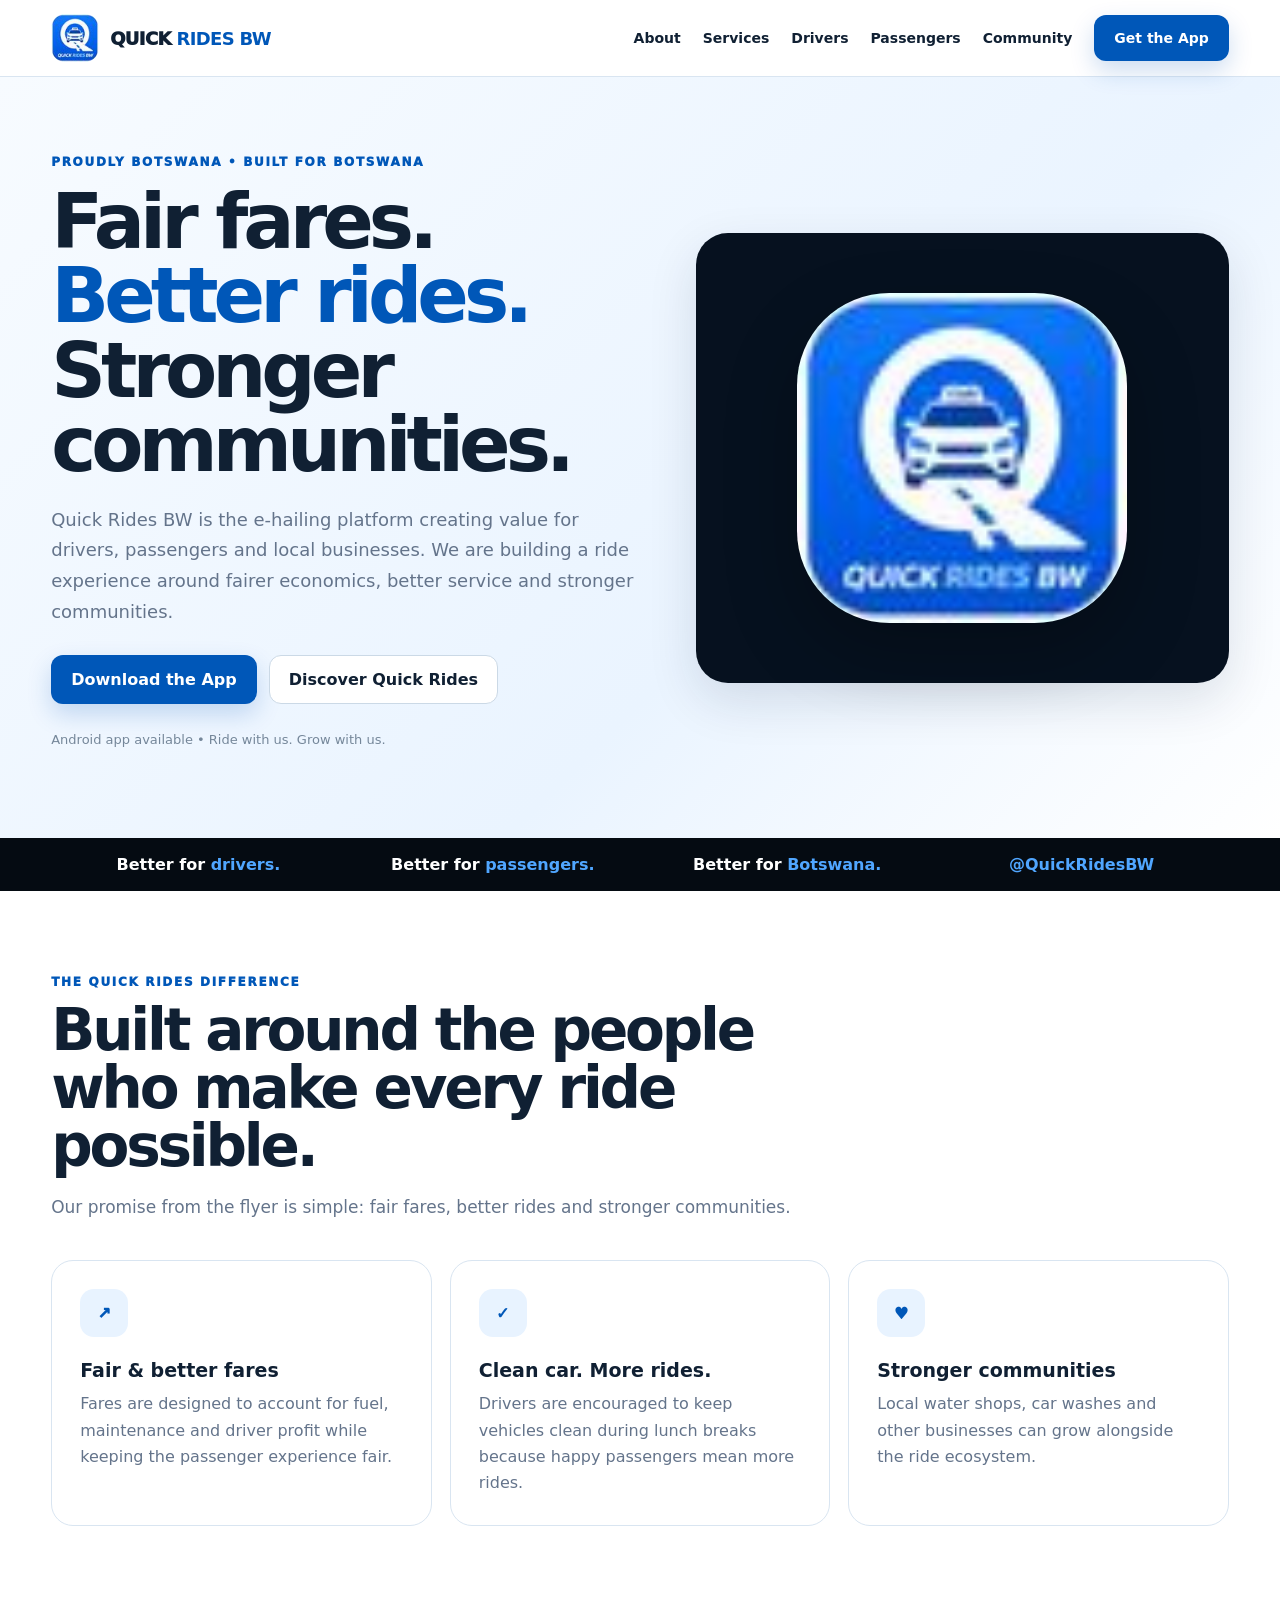
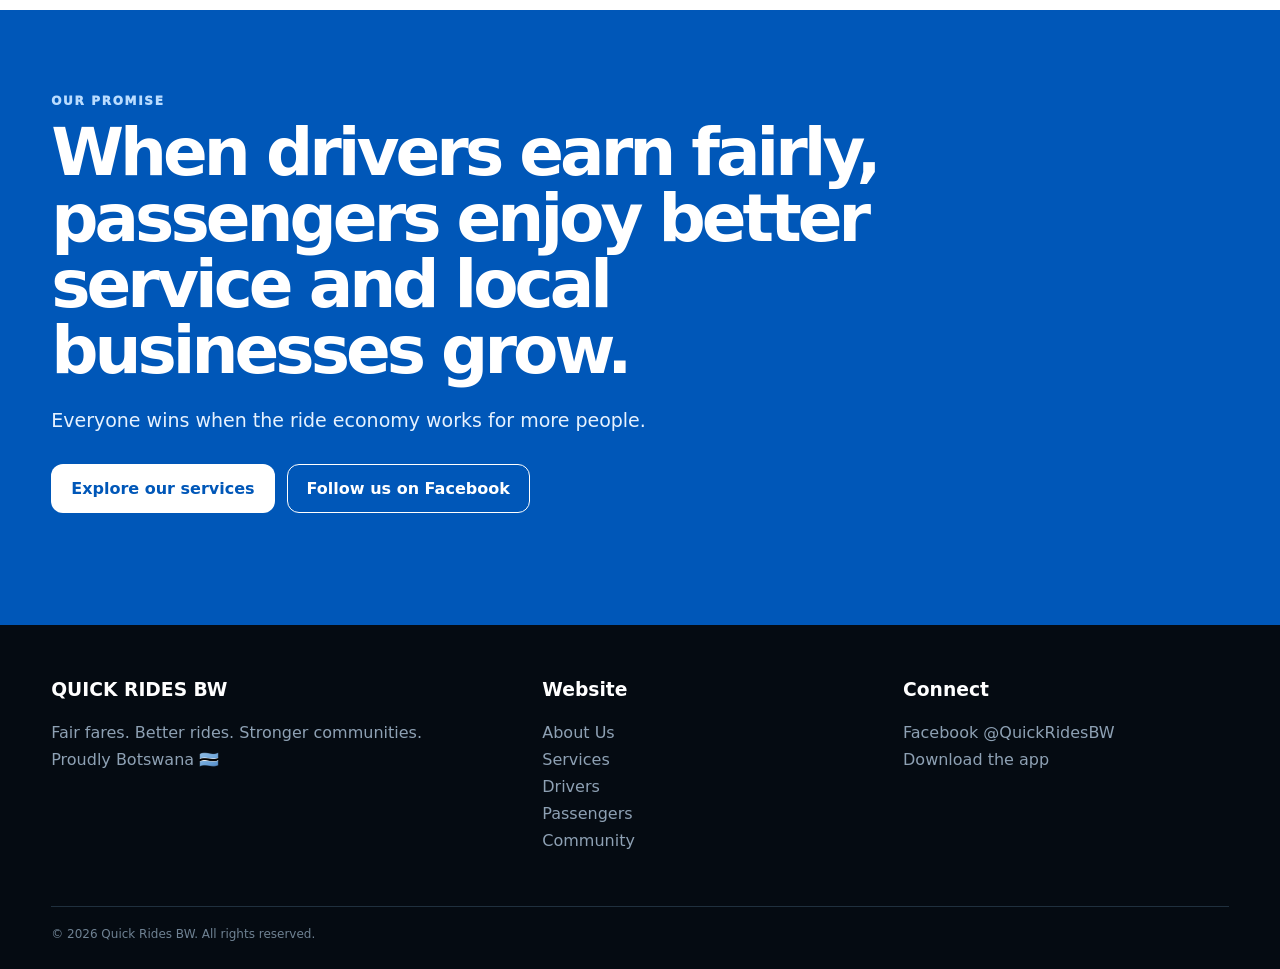
==== commit 802c6588: "Update Quick Rides BW logo and Facebook link" ====
--- a/index.html
+++ b/index.html
@@ -1 +1 @@
-<!doctype html><html lang="en"><head><meta charset="utf-8"><meta name="viewport" content="width=device-width,initial-scale=1"><meta name="theme-color" content="#0057B8"><meta name="description" content="Quick Rides BW — Fair fares. Better rides. Stronger communities."><title>Quick Rides BW | Fair fares. Better rides.</title><link rel="stylesheet" href="styles.css"></head><body><nav class="nav"><div class="wrap navin"><a class="brand" href="index.html"><span class="brandmark"><svg viewBox="0 0 100 100" fill="none"><circle cx="50" cy="50" r="47" fill="#0875e1"/><circle cx="50" cy="47" r="34" fill="#fff"/><path d="M28 61l7-23h30l7 23" stroke="#0875e1" stroke-width="5" stroke-linejoin="round"/><path d="M35 52h30l5 16H30l5-16z" fill="#fff" stroke="#0875e1" stroke-width="4"/><path d="M40 39h20l-2-9H42l-2 9z" fill="#fff" stroke="#0875e1" stroke-width="3"/><text x="50" y="37" text-anchor="middle" font-size="8" font-weight="900" fill="#0057b8">CAB</text><circle cx="37" cy="67" r="4" fill="#0875e1"/><circle cx="63" cy="67" r="4" fill="#0875e1"/><path d="M49 70l-5 9m12-9l5 9m-12 0l-4 8m16-8l4 8" stroke="#0875e1" stroke-width="4"/></svg></span><span class="brandname">QUICK <b>RIDES BW</b></span></a><div class="links"><a href="about.html">About</a><a href="services.html">Services</a><a href="drivers.html">Drivers</a><a href="passengers.html">Passengers</a><a href="community.html">Community</a><a class="btn primary cta" href="download.html">Get the App</a></div></div></nav><main><header class="hero"><div class="wrap hero-grid"><div><div class="eyebrow">Proudly Botswana • Built for Botswana</div><h1>Fair fares.<br><span>Better rides.</span><br>Stronger communities.</h1><p class="lead">Quick Rides BW is the e-hailing platform creating value for drivers, passengers and local businesses. We are building a ride experience around fairer economics, better service and stronger communities.</p><div class="actions"><a class="btn primary" href="download.html">Download the App</a><a class="btn outline" href="about.html">Discover Quick Rides</a></div><p class="note">Android app available • Ride with us. Grow with us.</p></div><div class="hero-card"><div class="hero-logo"><svg viewBox="0 0 400 400" fill="none"><circle cx="200" cy="185" r="135" fill="white"/><path d="M103 242l25-83h144l25 83" stroke="#0875e1" stroke-width="18" stroke-linejoin="round"/><path d="M130 205h140l20 65H110l20-65z" fill="white" stroke="#0875e1" stroke-width="14"/><path d="M157 158h86l-9-42h-68l-9 42z" fill="white" stroke="#0875e1" stroke-width="11"/><text x="200" y="151" text-anchor="middle" font-size="29" font-weight="900" fill="#0057b8">CAB</text><circle cx="145" cy="270" r="17" fill="#0875e1"/><circle cx="255" cy="270" r="17" fill="#0875e1"/><path d="M195 282l-25 45m35-45l25 45m-58 0l-20 34m78-34l20 34" stroke="#0875e1" stroke-width="15"/></svg></div></div></div></header><div class="ticker"><div class="wrap tickerin"><div>Better for <strong>drivers.</strong></div><div>Better for <strong>passengers.</strong></div><div>Better for <strong>Botswana.</strong></div><div><strong>@QuickRidesBW</strong></div></div></div><section><div class="wrap"><div class="section-head"><div class="eyebrow">The Quick Rides difference</div><h2>Built around the people who make every ride possible.</h2><p>Our promise from the flyer is simple: fair fares, better rides and stronger communities.</p></div><div class="cards"><article class="card"><div class="icon">↗</div><h3>Fair & better fares</h3><p>Fares are designed to account for fuel, maintenance and driver profit while keeping the passenger experience fair.</p></article><article class="card"><div class="icon">✓</div><h3>Clean car. More rides.</h3><p>Drivers are encouraged to keep vehicles clean during lunch breaks because happy passengers mean more rides.</p></article><article class="card"><div class="icon">♥</div><h3>Stronger communities</h3><p>Local water shops, car washes and other businesses can grow alongside the ride ecosystem.</p></article></div></div></section><section class="band"><div class="wrap"><div class="eyebrow" style="color:#b9dcff">Our promise</div><h2>When drivers earn fairly, passengers enjoy better service and local businesses grow.</h2><p>Everyone wins when the ride economy works for more people.</p><div class="actions"><a class="btn" style="background:#fff;color:#0057b8" href="services.html">Explore our services</a><a class="btn" style="border-color:#fff;color:#fff" href="https://www.facebook.com/QuickRidesBW" target="_blank" rel="noopener">Follow us on Facebook</a></div></div></section></main><footer class="footer"><div class="wrap"><div class="footergrid"><div><h3>QUICK RIDES BW</h3><p>Fair fares. Better rides. Stronger communities.<br>Proudly Botswana 🇧🇼</p></div><div><h3>Website</h3><p><a href="about.html">About Us</a><br><a href="services.html">Services</a><br><a href="drivers.html">Drivers</a><br><a href="passengers.html">Passengers</a><br><a href="community.html">Community</a></p></div><div><h3>Connect</h3><p><a href="https://www.facebook.com/QuickRidesBW" target="_blank" rel="noopener">Facebook @QuickRidesBW</a><br><a href="download.html">Download the app</a></p></div></div><div class="copyright">© 2026 Quick Rides BW. All rights reserved.</div></div></footer></body></html>+<!doctype html><html lang="en"><head><meta charset="utf-8"><meta name="viewport" content="width=device-width,initial-scale=1"><meta name="theme-color" content="#0057B8"><meta name="description" content="Quick Rides BW — Fair fares. Better rides. Stronger communities."><title>Quick Rides BW | Fair fares. Better rides.</title><link rel="stylesheet" href="styles.css"><link rel="stylesheet" href="logo.css"></head><body><nav class="nav"><div class="wrap navin"><a class="brand" href="index.html"><span class="brandmark"><svg viewBox="0 0 100 100" fill="none"><circle cx="50" cy="50" r="47" fill="#0875e1"/><circle cx="50" cy="47" r="34" fill="#fff"/><path d="M28 61l7-23h30l7 23" stroke="#0875e1" stroke-width="5" stroke-linejoin="round"/><path d="M35 52h30l5 16H30l5-16z" fill="#fff" stroke="#0875e1" stroke-width="4"/><path d="M40 39h20l-2-9H42l-2 9z" fill="#fff" stroke="#0875e1" stroke-width="3"/><text x="50" y="37" text-anchor="middle" font-size="8" font-weight="900" fill="#0057b8">CAB</text><circle cx="37" cy="67" r="4" fill="#0875e1"/><circle cx="63" cy="67" r="4" fill="#0875e1"/><path d="M49 70l-5 9m12-9l5 9m-12 0l-4 8m16-8l4 8" stroke="#0875e1" stroke-width="4"/></svg></span><span class="brandname">QUICK <b>RIDES BW</b></span></a><div class="links"><a href="about.html">About</a><a href="services.html">Services</a><a href="drivers.html">Drivers</a><a href="passengers.html">Passengers</a><a href="community.html">Community</a><a class="btn primary cta" href="download.html">Get the App</a></div></div></nav><main><header class="hero"><div class="wrap hero-grid"><div><div class="eyebrow">Proudly Botswana • Built for Botswana</div><h1>Fair fares.<br><span>Better rides.</span><br>Stronger communities.</h1><p class="lead">Quick Rides BW is the e-hailing platform creating value for drivers, passengers and local businesses. We are building a ride experience around fairer economics, better service and stronger communities.</p><div class="actions"><a class="btn primary" href="download.html">Download the App</a><a class="btn outline" href="about.html">Discover Quick Rides</a></div><p class="note">Android app available • Ride with us. Grow with us.</p></div><div class="hero-card"><div class="hero-logo"><svg viewBox="0 0 400 400" fill="none"><circle cx="200" cy="185" r="135" fill="white"/><path d="M103 242l25-83h144l25 83" stroke="#0875e1" stroke-width="18" stroke-linejoin="round"/><path d="M130 205h140l20 65H110l20-65z" fill="white" stroke="#0875e1" stroke-width="14"/><path d="M157 158h86l-9-42h-68l-9 42z" fill="white" stroke="#0875e1" stroke-width="11"/><text x="200" y="151" text-anchor="middle" font-size="29" font-weight="900" fill="#0057b8">CAB</text><circle cx="145" cy="270" r="17" fill="#0875e1"/><circle cx="255" cy="270" r="17" fill="#0875e1"/><path d="M195 282l-25 45m35-45l25 45m-58 0l-20 34m78-34l20 34" stroke="#0875e1" stroke-width="15"/></svg></div></div></div></header><div class="ticker"><div class="wrap tickerin"><div>Better for <strong>drivers.</strong></div><div>Better for <strong>passengers.</strong></div><div>Better for <strong>Botswana.</strong></div><div><strong>@QuickRidesBW</strong></div></div></div><section><div class="wrap"><div class="section-head"><div class="eyebrow">The Quick Rides difference</div><h2>Built around the people who make every ride possible.</h2><p>Our promise from the flyer is simple: fair fares, better rides and stronger communities.</p></div><div class="cards"><article class="card"><div class="icon">↗</div><h3>Fair & better fares</h3><p>Fares are designed to account for fuel, maintenance and driver profit while keeping the passenger experience fair.</p></article><article class="card"><div class="icon">✓</div><h3>Clean car. More rides.</h3><p>Drivers are encouraged to keep vehicles clean during lunch breaks because happy passengers mean more rides.</p></article><article class="card"><div class="icon">♥</div><h3>Stronger communities</h3><p>Local water shops, car washes and other businesses can grow alongside the ride ecosystem.</p></article></div></div></section><section class="band"><div class="wrap"><div class="eyebrow" style="color:#b9dcff">Our promise</div><h2>When drivers earn fairly, passengers enjoy better service and local businesses grow.</h2><p>Everyone wins when the ride economy works for more people.</p><div class="actions"><a class="btn" style="background:#fff;color:#0057b8" href="services.html">Explore our services</a><a class="btn" style="border-color:#fff;color:#fff" href="https://web.facebook.com/profile.php?id=61594082257383" target="_blank" rel="noopener">Follow us on Facebook</a></div></div></section></main><footer class="footer"><div class="wrap"><div class="footergrid"><div><h3>QUICK RIDES BW</h3><p>Fair fares. Better rides. Stronger communities.<br>Proudly Botswana 🇧🇼</p></div><div><h3>Website</h3><p><a href="about.html">About Us</a><br><a href="services.html">Services</a><br><a href="drivers.html">Drivers</a><br><a href="passengers.html">Passengers</a><br><a href="community.html">Community</a></p></div><div><h3>Connect</h3><p><a href="https://web.facebook.com/profile.php?id=61594082257383" target="_blank" rel="noopener">Facebook @QuickRidesBW</a><br><a href="download.html">Download the app</a></p></div></div><div class="copyright">© 2026 Quick Rides BW. All rights reserved.</div></div></footer></body></html>
--- a/logo.css
+++ b/logo.css
@@ -0,0 +1 @@
+.brandmark{background-image:url('[data-uri]');background-size:cover;background-position:center;background-repeat:no-repeat}.brandmark svg{display:none}.hero-logo{background-image:url('[data-uri]');background-size:contain;background-position:center;background-repeat:no-repeat}.hero-logo svg{display:none}
